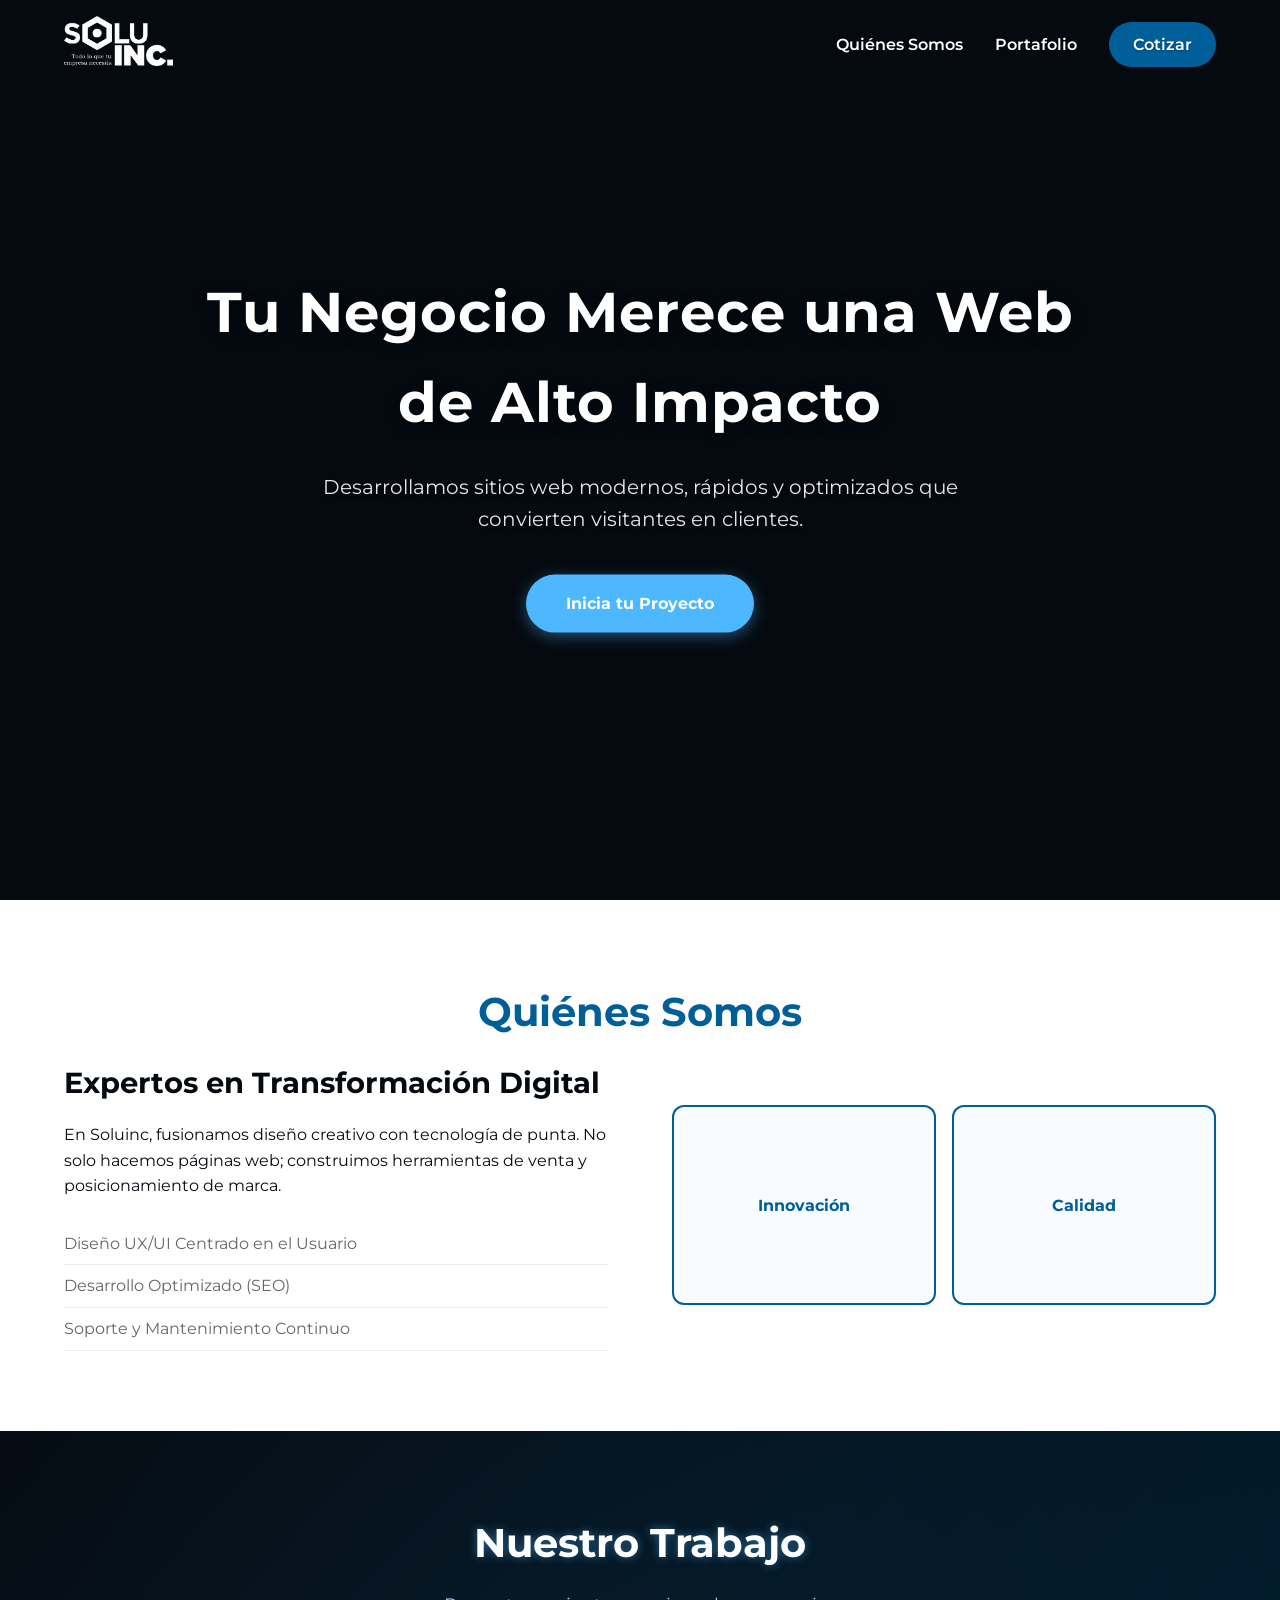
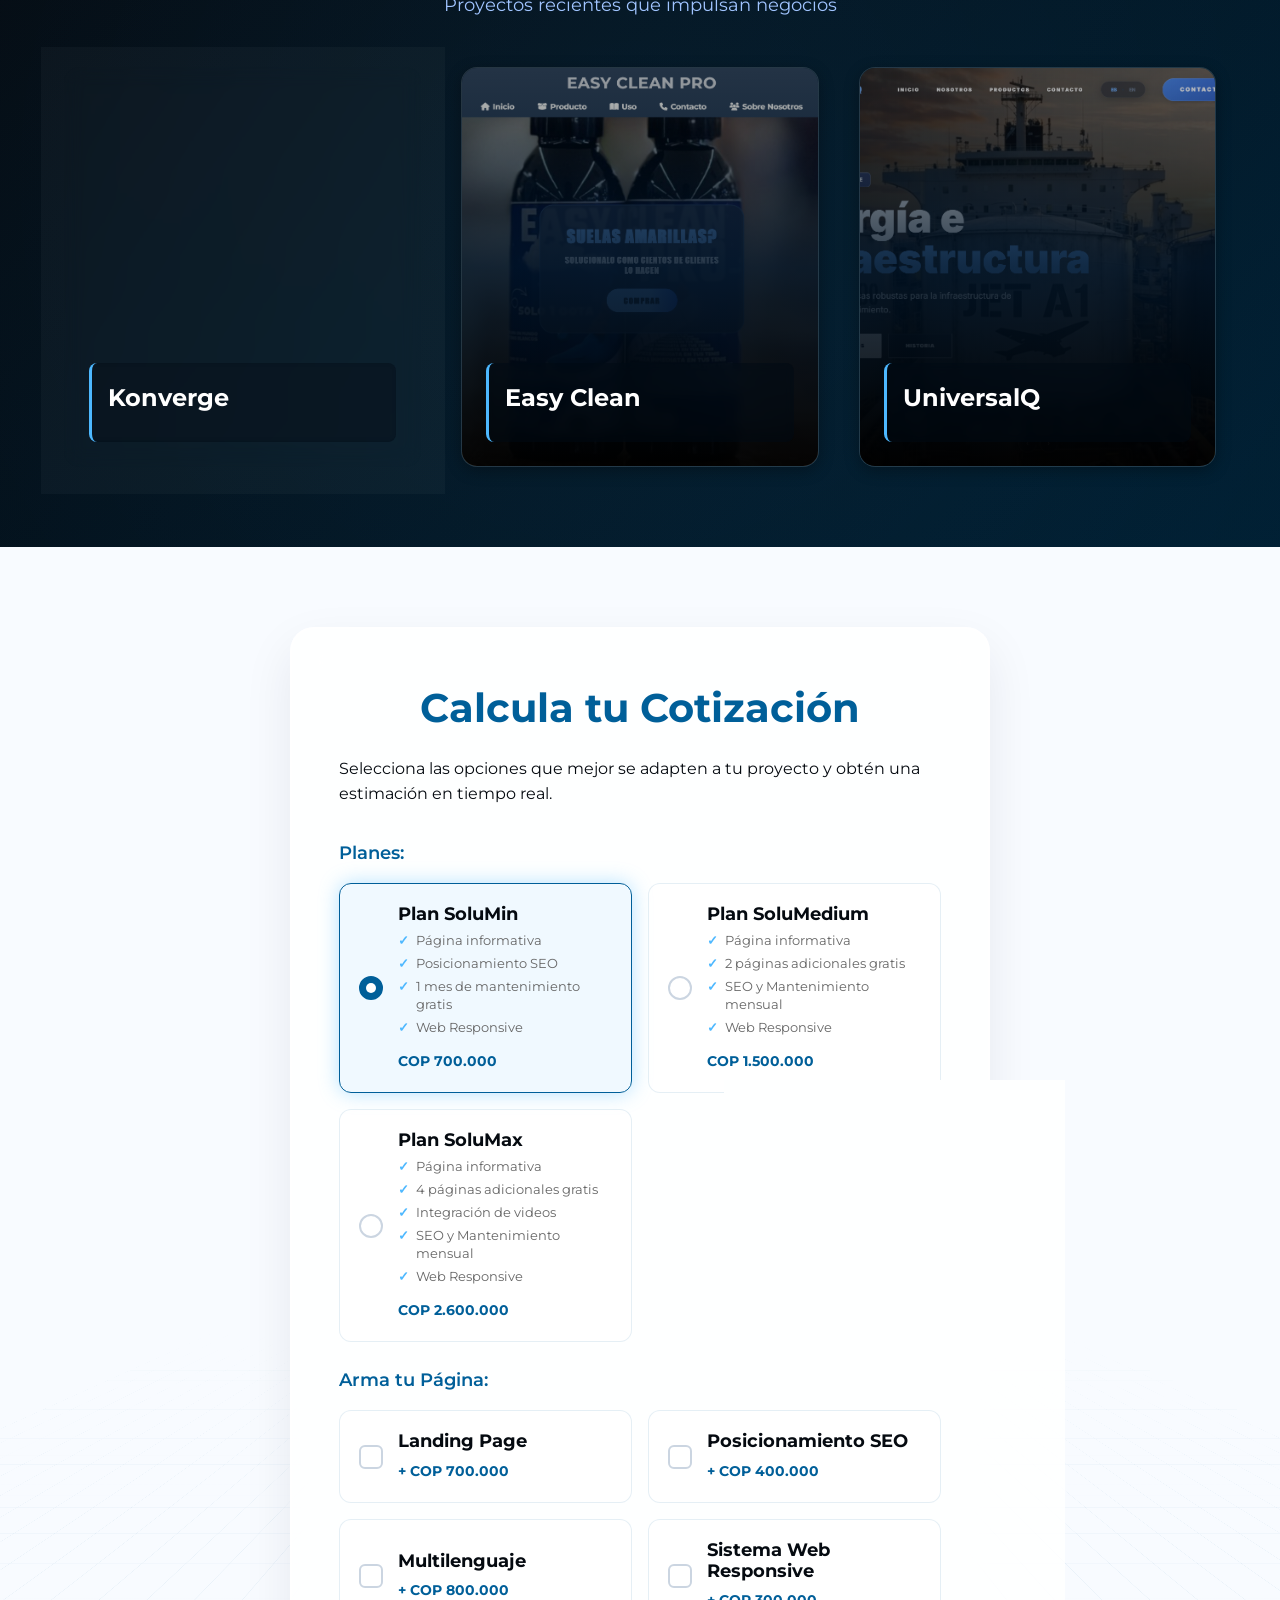
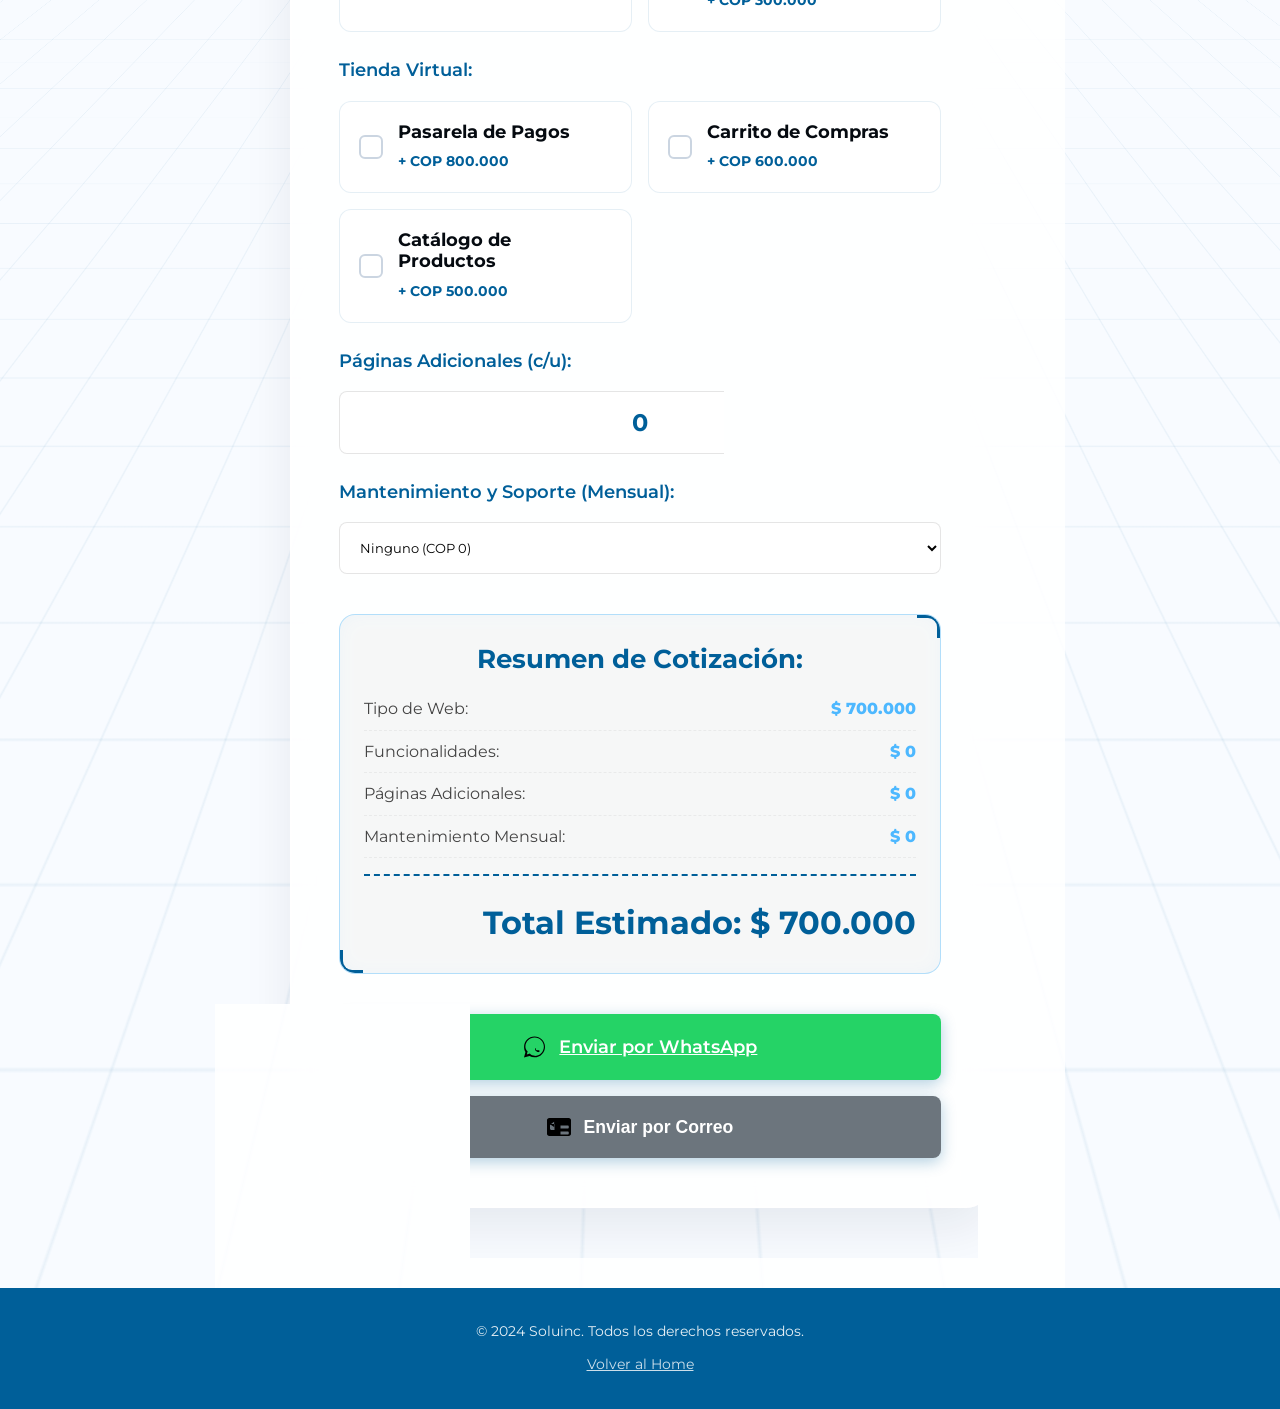
==== paginas web/index.html @ 81051c18 "Add files via upload" ====
<!DOCTYPE html>
<html lang="es">
<head>
    <meta charset="UTF-8">
    <meta name="viewport" content="width=device-width, initial-scale=1.0">
    <title>Diseño Web - Soluinc</title>
    <!-- Fuente Moderna -->
    <link href="https://fonts.googleapis.com/css2?family=Montserrat:wght@300;400;600;700&display=swap" rel="stylesheet">
    
    <!-- Estilos Modulares -->
    <link rel="stylesheet" href="global.css">
    <link rel="stylesheet" href="header.css">
    <link rel="stylesheet" href="about.css">
    <link rel="stylesheet" href="portfolio.css">
    <link rel="stylesheet" href="contact.css">
    <link rel="stylesheet" href="footer.css">
</head>
<body>
    
    <!-- HEADER & HERO -->
    <header class="header">
        <div class="nav-container" id="main-nav">
            <div class="logo">
                <a href="../index.html">
                    <!-- Enlace relativo a la imagen en la carpeta superior -->
                    <img src="../logo negro.png" alt="Soluinc Logo">
                </a>
            </div>
            <nav class="nav-menu">
                <a href="#about">Quiénes Somos</a>
                <a href="#portfolio">Portafolio</a>
                <a href="#contact" class="btn-cta">Cotizar</a>
            </nav>
        </div>
        
        <div class="hero-slider">
            <!-- Slides con imágenes de programación y tecnología -->
            <div class="slide" style="background-image: url('https://images.unsplash.com/photo-1461749280684-dccba630e2f6?auto=format&fit=crop&w=1920&q=80');"></div>
            <div class="slide" style="background-image: url('https://images.unsplash.com/photo-1498050108023-c5249f4df085?auto=format&fit=crop&w=1920&q=80');"></div>
            <div class="slide" style="background-image: url('https://images.unsplash.com/photo-1555066931-4365d14bab8c?auto=format&fit=crop&w=1920&q=80');"></div>

            <div class="hero-content">
                <h1>Tu Negocio Merece una Web de Alto Impacto</h1>
                <p>Desarrollamos sitios web modernos, rápidos y optimizados que convierten visitantes en clientes.</p>
                <a href="#contact" class="btn-hero">Inicia tu Proyecto</a>
            </div>
        </div>
    </header>

    <!-- QUIENES SOMOS -->
    <section id="about" class="section about-section">
        <div class="container">
            <h2 class="section-title">Quiénes Somos</h2>
            <div class="about-grid">
                <div class="about-text">
                    <h3>Expertos en Transformación Digital</h3>
                    <p>En Soluinc, fusionamos diseño creativo con tecnología de punta. No solo hacemos páginas web; construimos herramientas de venta y posicionamiento de marca.</p>
                    <ul class="features-list">
                        <li>Diseño UX/UI Centrado en el Usuario</li>
                        <li>Desarrollo Optimizado (SEO)</li>
                        <li>Soporte y Mantenimiento Continuo</li>
                    </ul>
                </div>
                <div class="about-visual">
                    <div class="visual-box">Innovación</div>
                    <div class="visual-box">Calidad</div>
                </div>
            </div>
        </div>
    </section>

    <!-- PORTAFOLIO -->
    <section id="portfolio" class="section portfolio-section">
        <!-- Capa de fondo dinámico -->
        <div class="portfolio-dynamic-bg"></div>
        <div class="container">
            <h2 class="section-title">Nuestro Trabajo</h2>
            <p class="section-subtitle">Proyectos recientes que impulsan negocios</p>
            <div class="portfolio-grid">
                
                <!-- Card 1 -->
                <a href="https://konverge.com.co/" class="project-card" data-bg="image.png">
                    <div class="card-image" style="background-image: url('image.png');"></div>
                    <div class="card-overlay">
                        <div class="card-description">
                            <h3>Konverge</h3>
                        </div>
                        <div class="tech-tags">
                            <span class="tech-tag">React</span>
                            <span class="tech-tag">Node.js</span>
                            <span class="tech-tag">Stripe</span>
                        </div>
                    </div>
                </a>

                <!-- Card 2 -->
                <a href="https://easy-clean.vercel.app/" class="project-card" data-bg="image2.png">
                    <div class="card-image" style="background-image: url('image2.png');"></div>
                    <div class="card-overlay">
                        <div class="card-description">
                            <h3>Easy Clean</h3>
                        </div>
                        <div class="tech-tags">
                            <span class="tech-tag">Vue.js</span>
                            <span class="tech-tag">D3.js</span>
                            <span class="tech-tag">Firebase</span>
                        </div>
                    </div>
                </a>

                <!-- Card 3 -->
                <a href="https://universal-q.vercel.app/" class="project-card" data-bg="image3.png">
                    <div class="card-image" style="background-image: url('image3.png');"></div>
                    <div class="card-overlay">
                        <div class="card-description">
                            <h3>UniversalQ</h3>
                        </div>
                        <div class="tech-tags">
                            <span class="tech-tag">Three.js</span>
                            <span class="tech-tag">WebGL</span>
                            <span class="tech-tag">GSAP</span>
                        </div>
                    </div>
                </a>

            </div>
        </div>
    </section>

    <!-- COTIZACION -->
    <section id="contact" class="section contact-section">
        <div class="container">
            <div class="contact-box">
                <h2 class="section-title">Calcula tu Cotización</h2>
                <p>Selecciona las opciones que mejor se adapten a tu proyecto y obtén una estimación en tiempo real.</p>
                
                <form class="quote-form" id="quoteForm">
                    <!-- Tipo de Página Web -->
                    <div class="input-group">
                        <label class="group-label">Planes:</label>
                        <div class="options-grid">
                            <label class="option-card">
                                <input type="radio" name="website_type" value="solumin" data-price="700000" checked>
                                <div class="indicator"></div>
                                <div class="opt-content">
                                    <span class="opt-title">Plan SoluMin</span>
                                    <ul class="opt-features">
                                        <li>Página informativa</li>
                                        <li>Posicionamiento SEO</li>
                                        <li>1 mes de mantenimiento gratis</li>
                                        <li>Web Responsive</li>
                                    </ul>
                                    <span class="opt-price">COP 700.000</span>
                                </div>
                            </label>
                            
                            <label class="option-card">
                                <input type="radio" name="website_type" value="solumedium" data-price="1500000">
                                <div class="indicator"></div>
                                <div class="opt-content">
                                    <span class="opt-title">Plan SoluMedium</span>
                                    <ul class="opt-features">
                                        <li>Página informativa</li>
                                        <li>2 páginas adicionales gratis</li>
                                        <li>SEO y Mantenimiento mensual</li>
                                        <li>Web Responsive</li>
                                    </ul>
                                    <span class="opt-price">COP 1.500.000</span>
                                </div>
                            </label>
                            
                            <label class="option-card">
                                <input type="radio" name="website_type" value="solumax" data-price="2600000">
                                <div class="indicator"></div>
                                <div class="opt-content">
                                    <span class="opt-title">Plan SoluMax</span>
                                    <ul class="opt-features">
                                        <li>Página informativa</li>
                                        <li>4 páginas adicionales gratis</li>
                                        <li>Integración de videos</li>
                                        <li>SEO y Mantenimiento mensual</li>
                                        <li>Web Responsive</li>
                                    </ul>
                                    <span class="opt-price">COP 2.600.000</span>
                                </div>
                            </label>
                        </div>
                    </div>

                    <!-- Arma tu Página -->
                    <div class="input-group">
                        <label class="group-label">Arma tu Página:</label>
                        <div class="options-grid">
                            <label class="option-card">
                                <input type="checkbox" name="features" value="landing" data-price="700000">
                                <div class="indicator"></div>
                                <div class="opt-content">
                                    <span class="opt-title">Landing Page</span>
                                    <span class="opt-price">+ COP 700.000</span>
                                </div>
                            </label>
                            
                            <label class="option-card">
                                <input type="checkbox" name="features" value="seo" data-price="400000">
                                <div class="indicator"></div>
                                <div class="opt-content">
                                    <span class="opt-title">Posicionamiento SEO</span>
                                    <span class="opt-price">+ COP 400.000</span>
                                </div>
                            </label>
                            
                            <label class="option-card">
                                <input type="checkbox" name="features" value="multilenguaje" data-price="800000">
                                <div class="indicator"></div>
                                <div class="opt-content">
                                    <span class="opt-title">Multilenguaje</span>
                                    <span class="opt-price">+ COP 800.000</span>
                                </div>
                            </label>
                            
                            <label class="option-card">
                                <input type="checkbox" name="features" value="responsive" data-price="300000">
                                <div class="indicator"></div>
                                <div class="opt-content">
                                    <span class="opt-title">Sistema Web Responsive</span>
                                    <span class="opt-price">+ COP 300.000</span>
                                </div>
                            </label>
                        </div>
                    </div>

                    <!-- Tienda Virtual -->
                    <div class="input-group">
                        <label class="group-label">Tienda Virtual:</label>
                        <div class="options-grid">
                            <label class="option-card">
                                <input type="checkbox" name="features" value="payment_gateway" data-price="800000">
                                <div class="indicator"></div>
                                <div class="opt-content">
                                    <span class="opt-title">Pasarela de Pagos</span>
                                    <span class="opt-price">+ COP 800.000</span>
                                </div>
                            </label>
                            
                            <label class="option-card">
                                <input type="checkbox" name="features" value="shopping_cart" data-price="600000">
                                <div class="indicator"></div>
                                <div class="opt-content">
                                    <span class="opt-title">Carrito de Compras</span>
                                    <span class="opt-price">+ COP 600.000</span>
                                </div>
                            </label>
                            
                            <label class="option-card">
                                <input type="checkbox" name="features" value="product_catalog" data-price="500000">
                                <div class="indicator"></div>
                                <div class="opt-content">
                                    <span class="opt-title">Catálogo de Productos</span>
                                    <span class="opt-price">+ COP 500.000</span>
                                </div>
                            </label>
                        </div>
                    </div>

                    <!-- Páginas Adicionales -->
                    <div class="input-group">
                        <label class="group-label" for="additional_pages">Páginas Adicionales (c/u):</label>
                        <input type="number" id="additional_pages" name="additional_pages" min="0" value="0" data-price="400000" class="page-counter-input">
                    </div>

                    <!-- Mantenimiento y Soporte -->
                    <div class="input-group">
                        <label class="group-label" for="maintenance_plan">Mantenimiento y Soporte (Mensual):</label>
                        <select id="maintenance_plan" name="maintenance">
                            <option value="0" data-price="0">Ninguno (COP 0)</option>
                            <option value="basico" data-price="100000">Básico (COP 100.000/mes)</option>
                            <option value="premium" data-price="250000">Premium (COP 250.000/mes)</option>
                        </select>
                    </div>

                    <!-- Display de la cotización -->
                    <div class="quote-summary">
                        <h3>Resumen de Cotización:</h3>
                        <p>Tipo de Web: <span id="basePriceDisplay">COP 0</span></p>
                        <p>Funcionalidades: <span id="featuresPriceDisplay">COP 0</span></p>
                        <p>Páginas Adicionales: <span id="additionalPagesPriceDisplay">COP 0</span></p>
                        <p>Mantenimiento Mensual: <span id="maintenancePriceDisplay">COP 0</span></p>
                        <div class="total-price">
                            <strong>Total Estimado: <span id="totalPriceDisplay">COP 0</span></strong>
                        </div>
                    </div>

                    <!-- Opciones de Envío -->
                    <div class="submission-options">
                        <a href="#" id="whatsappBtn" class="btn-submit btn-whatsapp" target="_blank">Enviar por WhatsApp</a>
                        <button type="button" id="emailBtn" class="btn-submit btn-email"><span>Enviar por Correo</span></button>
                    </div>

                    <!-- Campos Ocultos para Correo -->
                    <div class="email-form-fields" id="emailFormFields">
                        <p class="form-intro-text">Completa tus datos para finalizar la solicitud:</p>
                        <div class="input-group">
                            <input type="text" name="nombre" placeholder="Nombre Completo" required>
                        </div>
                        <div class="input-group">
                            <input type="email" name="correo" placeholder="Correo Electrónico" required>
                        </div>
                        <div class="input-group">
                            <textarea name="mensaje" rows="4" placeholder="¿Algún detalle adicional?"></textarea>
                        </div>
                        <button type="submit" class="btn-submit">Confirmar Envío</button>
                    </div>
                </form>
            </div>
        </div>
    </section>

    <!-- FOOTER -->
    <footer class="main-footer">
        <div class="footer-content">
            <p>&copy; 2024 Soluinc. Todos los derechos reservados.</p>
            <div class="footer-links">
                <a href="../index.html">Volver al Home</a>
            </div>
        </div>
    </footer>

    <script>
        // Animación del Header al hacer scroll
        const nav = document.getElementById('main-nav');
        window.addEventListener('scroll', () => {
            // Añade la clase 'scrolled' cuando el scroll es mayor a 50px
            if (window.scrollY > 50) {
                nav.classList.add('scrolled');
            } else {
                nav.classList.remove('scrolled');
            }
        });

        // Lógica para el fondo dinámico del Portafolio (Toque Soluinc)
        const portfolioSection = document.querySelector('.portfolio-section');
        const dynamicBg = document.querySelector('.portfolio-dynamic-bg');
        const projectCards = document.querySelectorAll('.project-card');

        projectCards.forEach(card => {
            card.addEventListener('mouseenter', function() {
                const bgImage = this.getAttribute('data-bg');
                
                // Cambiar imagen y activar estado visible
                dynamicBg.style.backgroundImage = `url('${bgImage}')`;
                dynamicBg.classList.add('active');
                portfolioSection.classList.add('card-hovered');
            });

            card.addEventListener('mouseleave', function() {
                // Volver al estado original
                dynamicBg.classList.remove('active');
                portfolioSection.classList.remove('card-hovered');
            });
        });

        // Animación de scroll suave para todos los anclajes
        document.querySelectorAll('a[href^="#"]').forEach(anchor => {
            anchor.addEventListener('click', function (e) {
                const targetId = this.getAttribute('href');
                // Solo actuar si es un anclaje interno válido (ej: #contact) y no solo #
                if (targetId.startsWith('#') && targetId.length > 1) {
                    const targetElement = document.querySelector(targetId);
                    // Si el elemento de destino existe en la página, realizar el scroll suave
                    if (targetElement) {
                        e.preventDefault();
                        targetElement.scrollIntoView({
                            behavior: 'smooth'
                        });
                    }
                }
            });
        });

        // Enlazar el script de cotización
    </script>
    <script src="quote.js"></script>

</body>
</html>
---- paginas web/global.css ----
:root {
    --primary-blue: #005f99;
    --secondary-blue: #4db8ff;
    --dark-text: #050a10;
    --light-bg: #f8fbff;
    --white: #ffffff;
    --gray: #666;
    --font-main: 'Montserrat', sans-serif;
}

* {
    margin: 0;
    padding: 0;
    box-sizing: border-box;
}

body {
    font-family: var(--font-main);
    background-color: var(--light-bg);
    color: var(--dark-text);
    line-height: 1.6;
}

.container {
    width: 90%;
    max-width: 1200px;
    margin: 0 auto;
}

.section {
    padding: 80px 0;
}

.section-title {
    font-size: 2.5rem;
    color: var(--primary-blue);
    margin-bottom: 1rem;
    text-align: center;
    font-weight: 700;
}

.section-subtitle {
    text-align: center;
    color: var(--gray);
    margin-bottom: 3rem;
    font-size: 1.1rem;
}
---- paginas web/header.css ----
.header {
    /* El header ya no necesita fondo, solo es un contenedor */
    position: relative;
}

.nav-container {
    position: fixed; /* Cambiado de sticky a fixed para que flote siempre */
    top: 0;
    left: 0;
    width: 100%;
    display: flex;
    justify-content: space-between;
    align-items: center;
    padding: 1rem 5%;
    background: transparent; /* Fondo transparente por defecto */
    z-index: 100;
    transition: background-color 0.4s ease, box-shadow 0.4s ease;
}

/* Estilo del header cuando se hace scroll */
.nav-container.scrolled {
    background: var(--white);
    box-shadow: 0 2px 15px rgba(0, 0, 0, 0.08);
}

.logo img {
    height: 50px;
    width: auto;
    /* Hacemos el logo negro -> blanco para que contraste con el hero */
    filter: brightness(0) invert(1);
    transition: filter 0.4s ease;
}

.nav-menu {
    display: flex;
    align-items: center;
    gap: 2rem;
}

.nav-menu a {
    text-decoration: none;
    color: var(--white); /* Color blanco por defecto */
    font-weight: 600;
    transition: color 0.3s ease;
    text-shadow: 0 1px 3px rgba(0,0,0,0.3); /* Sombra para legibilidad */
}

.nav-menu a:hover {
    color: var(--secondary-blue); /* Resaltado en azul claro sobre el hero */
}

/* --- Estilos de los elementos cuando el header tiene scroll --- */
.nav-container.scrolled .logo img {
    filter: none; /* Vuelve al logo original (negro) */
}

.nav-container.scrolled .nav-menu a {
    color: var(--dark-text);
    text-shadow: none;
}

.nav-container.scrolled .nav-menu a:hover {
    color: var(--primary-blue); /* Hover normal sobre fondo blanco */
}

.btn-cta {
    background-color: var(--primary-blue);
    color: var(--white) !important;
    padding: 0.6rem 1.5rem;
    border-radius: 50px;
    transition: background-color 0.3s ease;
}

.btn-cta:hover {
    background-color: #004470;
}

.hero-slider {
    position: relative;
    height: 100vh; /* Cubre toda la pantalla */
    min-height: 600px;
    width: 100%;
    overflow: hidden;
    background-color: #050a10;
}

.slide {
    position: absolute;
    top: 0;
    left: 0;
    width: 100%;
    height: 100%;
    background-size: cover;
    background-position: center;
    opacity: 0;
    animation: zoomFade 18s infinite; /* Animación de ciclo */
}

/* Overlay oscuro para mejorar legibilidad del texto */
.slide::after {
    content: '';
    position: absolute;
    top: 0;
    left: 0;
    width: 100%;
    height: 100%;
    background: rgba(0, 20, 40, 0.65);
}

/* Retrasos para crear el loop infinito de 3 imágenes */
.slide:nth-child(1) { animation-delay: 0s; }
.slide:nth-child(2) { animation-delay: 6s; }
.slide:nth-child(3) { animation-delay: 12s; }

.hero-content {
    position: absolute;
    top: 50%;
    left: 50%;
    transform: translate(-50%, -50%);
    text-align: center;
    z-index: 10;
    width: 90%;
    max-width: 900px;
}

.hero-content h1 {
    font-size: 3.5rem;
    color: var(--white);
    margin-bottom: 1.5rem;
    font-weight: 700; /* Texto más audaz */
    letter-spacing: 1px; /* Espaciado ligero para elegancia */
    text-shadow: 0 4px 15px rgba(0,0,0,0.3);
}

.hero-content p {
    font-size: 1.25rem;
    color: #e6e6e6;
    max-width: 700px;
    margin: 0 auto 2.5rem;
    text-shadow: 0 2px 5px rgba(0,0,0,0.3);
}

.btn-hero {
    display: inline-block;
    text-decoration: none;
    background-color: var(--secondary-blue);
    color: var(--white);
    padding: 1rem 2.5rem;
    border-radius: 50px;
    font-weight: 700;
    box-shadow: 0 4px 15px rgba(77, 184, 255, 0.4);
    transition: transform 0.3s ease, box-shadow 0.3s ease;
    animation: pulse-glow 2.5s infinite ease-in-out; /* Animación de pulso */
}

.btn-hero:hover {
    transform: translateY(-2px);
    animation-play-state: paused; /* Pausar el pulso en hover */
    box-shadow: 0 8px 25px rgba(77, 184, 255, 0.6);
}

/* Animación Keyframes: Entrada (Fade in), Zoom suave, Salida (Fade out) */
@keyframes zoomFade {
    0% {
        opacity: 0;
        transform: scale(1);
    }
    10% { opacity: 1; }
    33.33% { opacity: 1; } /* Se mantiene visible 1/3 del tiempo total */
    43.33% { 
        opacity: 0;
        transform: scale(1.15); /* Zoom in al salir */
    }
    100% { opacity: 0; }
}

/* Animación para el botón del hero */
@keyframes pulse-glow {
    0% {
        box-shadow: 0 4px 15px rgba(77, 184, 255, 0.4);
    }
    50% {
        box-shadow: 0 6px 25px rgba(77, 184, 255, 0.7);
    }
    100% {
        box-shadow: 0 4px 15px rgba(77, 184, 255, 0.4);
    }
}
---- paginas web/about.css ----
.about-section {
    background-color: var(--white);
}

.about-grid {
    display: grid;
    grid-template-columns: 1fr 1fr;
    gap: 4rem;
    align-items: center;
}

.about-text h3 {
    font-size: 1.8rem;
    margin-bottom: 1rem;
    color: var(--dark-text);
}

.features-list {
    list-style: none;
    margin-top: 1.5rem;
}

.features-list li {
    padding: 0.5rem 0;
    border-bottom: 1px solid #eee;
    color: var(--gray);
}

.about-visual {
    display: flex;
    gap: 1rem;
}

.visual-box {
    flex: 1;
    height: 200px;
    background: var(--light-bg);
    border: 2px solid var(--primary-blue);
    display: flex;
    align-items: center;
    justify-content: center;
    font-weight: 700;
    color: var(--primary-blue);
    border-radius: 12px;
}
---- paginas web/portfolio.css ----
.portfolio-section {
    /* Fondo oscuro para resaltar el efecto futurista/neón */
    background: linear-gradient(135deg, #050a10 0%, #001f33 100%);
    color: var(--white);
    overflow: hidden; /* Para contener efectos de resplandor */
    position: relative;
}

/* Fondo dinámico que cambia con JS */
.portfolio-dynamic-bg {
    position: absolute;
    top: 0;
    left: 0;
    width: 100%;
    height: 100%;
    background-size: cover;
    background-position: center;
    opacity: 0;
    transition: opacity 1.2s ease-in-out, transform 8s linear; /* Transición más lenta y sutil */
    z-index: 0;
    /* Filtro Soluinc: Mezcla la imagen con el azul corporativo */
    filter: grayscale(100%) sepia(100%) hue-rotate(170deg) saturate(2) brightness(0.5); /* Filtro menos intenso */
    transform: scale(1);
}

.portfolio-dynamic-bg.active {
    opacity: 0.3; /* Opacidad reducida para un efecto más sutil */
    transform: scale(1.08); /* Zoom suave un poco más pronunciado para compensar la opacidad */
}

/* Asegurar que el contenido esté encima del fondo dinámico */
.portfolio-section .container {
    position: relative;
    z-index: 2;
}

/* Decoración de fondo sutil */
.portfolio-section::before {
    content: '';
    position: absolute;
    top: -50%;
    left: -50%;
    width: 200%;
    height: 200%;
    background: radial-gradient(circle, rgba(77, 184, 255, 0.05) 0%, transparent 60%);
    z-index: 0;
    pointer-events: none;
}

.portfolio-section .section-title {
    color: var(--white);
    text-shadow: 0 0 10px rgba(77, 184, 255, 0.5);
}

.portfolio-section .section-subtitle {
    color: #a0c4ff;
}

.portfolio-grid {
    display: grid;
    grid-template-columns: repeat(auto-fit, minmax(300px, 1fr));
    gap: 2.5rem;
    position: relative;
    z-index: 1;
}

.project-card {
    position: relative;
    display: block; /* Para que el enlace cubra todo */
    text-decoration: none;
    background: rgba(255, 255, 255, 0.03);
    border: 1px solid rgba(255, 255, 255, 0.1);
    border-radius: 16px;
    overflow: hidden;
    transition: all 0.4s cubic-bezier(0.175, 0.885, 0.32, 1.275);
    backdrop-filter: blur(10px);
    height: 400px; /* Altura fija para uniformidad */
    box-shadow: 0 4px 15px rgba(0,0,0,0.3);
}

/* Efecto de Escáner Soluinc */
.project-card::after {
    content: '';
    position: absolute;
    top: -100%;
    left: 0;
    width: 100%;
    height: 40%;
    background: linear-gradient(to bottom, transparent, rgba(77, 184, 255, 0.4), transparent);
    z-index: 3;
    transition: none;
    pointer-events: none;
}

.project-card:hover::after {
    top: 100%;
    transition: top 1s ease-in-out;
}

.project-card:hover {
    transform: translateY(-10px) scale(1.02);
    border-color: var(--secondary-blue);
    box-shadow: 0 15px 30px rgba(0, 95, 153, 0.3), 
                0 0 15px rgba(77, 184, 255, 0.4); /* Resplandor neón */
}

.card-image {
    width: 100%;
    height: 100%;
    background-size: cover;
    background-position: center;
    transition: transform 0.8s ease;
    filter: brightness(0.8) grayscale(20%);
}

.project-card:hover .card-image {
    transform: scale(1.15);
    filter: brightness(1) grayscale(0%);
}

/* Overlay con información que desliza hacia arriba */
.card-overlay {
    position: absolute;
    bottom: 0;
    left: 0;
    width: 100%;
    background: linear-gradient(to top, rgba(0, 0, 0, 0.95), rgba(0, 20, 40, 0.8), transparent);
    padding: 2rem 1.5rem 1.5rem;
    transform: translateY(0); /* Ahora visible por defecto para que no se corte el título */
    transition: transform 0.4s ease;
    display: flex;
    flex-direction: column;
    justify-content: flex-end;
    height: 100%;
}

.project-card:hover .card-overlay {
    /* El transform ya no es necesario aquí */
}

.card-overlay h3 {
    color: var(--white);
    font-size: 1.5rem;
    margin-bottom: 0.5rem;
    font-weight: 700;
}

.card-description {
    background: rgba(0, 10, 20, 0.5);
    padding: 1rem;
    border-radius: 8px;
    border-left: 3px solid var(--secondary-blue);
    margin-bottom: 0; /* Sin margen inferior inicial para que pegue con las tags ocultas */
    backdrop-filter: blur(4px);
}

.card-overlay p {
    color: #d1e8ff;
    font-size: 0.95rem;
    opacity: 0.8;
    /* Reset styles, now handled by parent */
    margin: 0;
    padding: 0;
    border: none;
}

.tech-tags {
    display: flex;
    gap: 0.5rem;
    flex-wrap: wrap;
    opacity: 0;
    max-height: 0; /* Colapsado inicialmente */
    margin-top: 0;
    transform: translateY(10px);
    transition: all 0.4s ease 0.1s; /* Retraso para efecto cascada */
}

.project-card:hover .tech-tags {
    opacity: 1;
    max-height: 100px; /* Se expande al hacer hover */
    margin-top: 1rem;
    transform: translateY(0);
}

.tech-tag {
    background: rgba(77, 184, 255, 0.15);
    color: var(--secondary-blue);
    padding: 0.3rem 0.8rem;
    border-radius: 50px;
    font-size: 0.75rem;
    border: 1px solid rgba(77, 184, 255, 0.3);
    font-weight: 600;
    text-transform: uppercase;
    letter-spacing: 0.5px;
}
---- paginas web/contact.css ----
.contact-section {
    position: relative;
    background-color: #f8fbff;
    overflow: hidden; /* Necesario para los efectos de fondo */
    perspective: 1000px;
}

/* --- Fondo Grid Futurista 3D --- */
.contact-section::before {
    content: '';
    position: absolute;
    top: -50%;
    left: -50%;
    width: 200%;
    height: 200%;
    background-image: 
        linear-gradient(rgba(0, 95, 153, 0.06) 1px, transparent 1px),
        linear-gradient(90deg, rgba(0, 95, 153, 0.06) 1px, transparent 1px);
    background-size: 60px 60px;
    transform: rotateX(60deg);
    animation: cyberGrid 3s linear infinite; /* Más rápido para efecto de velocidad */
    z-index: 0;
    pointer-events: none;
    /* Efecto de desvanecimiento en el horizonte para mayor profundidad */
    mask-image: linear-gradient(to top, black 60%, transparent 100%);
    -webkit-mask-image: linear-gradient(to top, black 60%, transparent 100%);
}

@keyframes cyberGrid {
    0% { background-position: 0 0; }
    100% { background-position: 0 60px; } /* Mueve la textura hacia el usuario */
}

.contact-box {
    position: relative;
    z-index: 1;
    max-width: 700px; /* Un poco más ancho para el look dashboard */
    margin: 0 auto;
    background: rgba(255, 255, 255, 0.85);
    backdrop-filter: blur(20px); /* Efecto cristal esmerilado */
    border: 1px solid rgba(255, 255, 255, 0.6);
    border-radius: 24px;
    padding: 3rem;
    box-shadow: 
        0 20px 50px rgba(0, 31, 51, 0.08),
        0 0 0 1px rgba(255, 255, 255, 0.5) inset;
    transition: transform 0.3s ease;
}

.quote-form {
    margin-top: 2rem;
    text-align: left;
}

.input-group {
    margin-bottom: 1.5rem;
}

/* --- Estilos para las tarjetas de opciones --- */
.group-label {
    display: block;
    margin-bottom: 1rem;
    font-weight: 600;
    color: var(--primary-blue);
    text-align: left;
    font-size: 1.1rem;
}

.options-grid {
    display: grid;
    grid-template-columns: repeat(auto-fit, minmax(250px, 1fr));
    gap: 1rem;
}

.option-card {
    position: relative;
    display: flex;
    align-items: center;
    padding: 1.2rem;
    background: rgba(255, 255, 255, 0.7);
    border: 1px solid rgba(0, 95, 153, 0.1);
    border-radius: 12px;
    cursor: pointer;
    transition: all 0.4s cubic-bezier(0.175, 0.885, 0.32, 1.275);
    overflow: hidden;
}

.option-card:hover {
    transform: translateY(-5px) scale(1.02);
    background: #fff;
    box-shadow: 0 10px 25px rgba(77, 184, 255, 0.25);
    border-color: var(--secondary-blue);
}

/* Efecto de brillo al pasar el mouse */
.option-card::before {
    content: '';
    position: absolute;
    top: 0; left: 0; width: 100%; height: 100%;
    background: linear-gradient(120deg, transparent, rgba(255,255,255,0.6), transparent);
    transform: translateX(-100%);
    transition: 0.6s;
}

.option-card:hover::before {
    transform: translateX(100%);
}

.option-card input {
    position: absolute;
    opacity: 0;
    width: 0;
    height: 0;
}

/* --- Estilo y Animación para la opción SELECCIONADA --- */
.option-card.selected {
    /* La animación de contorno brillante que solicitaste */
    background: rgba(240, 249, 255, 0.95);
    border-color: var(--primary-blue);
    box-shadow: 0 0 20px rgba(77, 184, 255, 0.4);
    animation: neonPulse 2s infinite ease-in-out;
}

.indicator {
    width: 24px;
    height: 24px;
    border: 2px solid #cbd5e1;
    border-radius: 50%;
    margin-right: 15px;
    display: flex;
    justify-content: center;
    align-items: center;
    transition: all 0.3s ease;
    flex-shrink: 0;
    background-color: #fff;
}

.option-card input[type="checkbox"] ~ .indicator {
    border-radius: 6px;
}

.option-card.selected .indicator {
    border-color: var(--primary-blue);
    background-color: var(--primary-blue);
}

/* Checkmark/Dot para el indicador */
.indicator::after {
    content: '';
    opacity: 0;
    transform: scale(0);
    transition: all 0.2s ease-in-out;
}

.option-card input[type="radio"] ~ .indicator::after {
    width: 10px;
    height: 10px;
    background: white;
    border-radius: 50%;
}

.option-card input[type="checkbox"] ~ .indicator::after {
    width: 6px;
    height: 10px;
    border: solid white;
    border-width: 0 2px 2px 0;
    background: transparent;
    transform: rotate(45deg) scale(0);
}

.option-card.selected .indicator::after {
    opacity: 1;
    transform: scale(1);
}

.option-card.selected input[type="checkbox"] ~ .indicator::after {
    transform: rotate(45deg) scale(1);
}

.opt-content {
    display: flex;
    flex-direction: column;
}

.opt-title { font-weight: 700; color: var(--dark-text); line-height: 1.2; font-size: 1.1rem; }

.opt-features {
    list-style: none;
    padding-left: 0;
    font-size: 0.8rem;
    color: var(--gray);
    line-height: 1.4;
    margin-top: 8px;
    flex-grow: 1; /* Ocupa el espacio disponible para alinear precios */
}

.opt-features li {
    position: relative;
    padding-left: 1.4em;
    margin-bottom: 5px;
}

.opt-features li::before {
    content: '✓';
    position: absolute;
    left: 0;
    color: var(--secondary-blue);
    font-weight: 900;
}

.opt-price { font-size: 0.9rem; color: var(--primary-blue); font-weight: 700; margin-top: 8px; }
/* --- Fin de estilos para tarjetas --- */

.input-group input,
.input-group select,
.input-group textarea {
    width: 100%;
    padding: 1rem;
    border: 1px solid rgba(0, 0, 0, 0.1);
    background: rgba(255, 255, 255, 0.5);
    border-radius: 8px;
    font-family: var(--font-main);
    transition: all 0.3s ease;
}

#maintenance_plan:focus,
.input-group input:focus,
.input-group textarea:focus {
    outline: none;
    background: #fff;
    border-color: var(--primary-blue);
    box-shadow: 0 0 15px rgba(77, 184, 255, 0.3);
}

/* Estilo específico para el contador de páginas */
.page-counter-input {
    text-align: center;
    font-size: 1.5rem;
    font-weight: 700;
    color: var(--primary-blue);
}
/* Ocultar flechas por defecto en Chrome, Safari, Edge, Opera */
.page-counter-input::-webkit-outer-spin-button,
.page-counter-input::-webkit-inner-spin-button {
  -webkit-appearance: none;
  margin: 0;
}

.quote-summary {
    background: rgba(5, 10, 16, 0.03); /* Fondo técnico oscuro muy sutil */
    border: 1px solid rgba(77, 184, 255, 0.4);
    border-radius: 16px;
    padding: 1.5rem;
    margin-top: 2.5rem;
    margin-bottom: 2.5rem; /* Added margin-bottom */
    text-align: left;
    position: relative;
    overflow: hidden;
    box-shadow: inset 0 0 20px rgba(77, 184, 255, 0.05);
}

/* Esquinas "Tech" para el resumen */
.quote-summary::after {
    content: '';
    position: absolute;
    top: 0; right: 0;
    width: 20px; height: 20px;
    border-top: 3px solid var(--primary-blue);
    border-right: 3px solid var(--primary-blue);
    border-top-right-radius: 12px;
}

.quote-summary::before {
    content: '';
    position: absolute;
    bottom: 0; left: 0;
    width: 20px; height: 20px;
    border-bottom: 3px solid var(--primary-blue);
    border-left: 3px solid var(--primary-blue);
    border-bottom-left-radius: 12px;
}

.quote-summary h3 {
    color: var(--primary-blue);
    font-size: 1.6rem;
    margin-bottom: 1rem;
    text-align: center;
}

.quote-summary p {
    margin-bottom: 0.5rem;
    color: #444;
    font-size: 1rem;
    display: flex;
    justify-content: space-between;
    border-bottom: 1px dashed rgba(0,0,0,0.05);
    padding-bottom: 8px;
}

.quote-summary p span {
    font-weight: 700;
    color: var(--dark-text);
    transition: color 0.3s ease;
}

.quote-summary p span.price-update {
    color: var(--secondary-blue);
    animation: glitchText 0.3s ease-out;
    font-weight: 800;
}

.quote-summary .total-price {
    border-top: 2px dashed var(--primary-blue);
    padding-top: 1rem;
    margin-top: 1rem;
    text-align: right;
    font-size: 1.2rem;
}

.quote-summary .total-price strong {
    font-size: 2rem;
    color: var(--primary-blue);
    display: block;
    margin-top: 5px;
}

.form-intro-text {
    text-align: center;
    color: var(--gray);
    margin-bottom: 1.5rem;
    font-size: 1.1rem;
    font-weight: 600;
}

/* Existing btn-submit styles */
.btn-submit {
    width: 100%;
    background-color: var(--primary-blue);
    color: var(--white);
    border: none;
    padding: 1.2rem;
    border-radius: 8px;
    font-size: 1.1rem;
    font-weight: 600;
    cursor: pointer;
    transition: all 0.3s cubic-bezier(0.25, 0.8, 0.25, 1);
    box-shadow: 0 4px 15px rgba(0, 95, 153, 0.3);
}

.btn-submit:hover {
    background-color: #004470;
    transform: translateY(-2px);
    box-shadow: 0 8px 20px rgba(0, 95, 153, 0.4);
}

/* --- Opciones de Envío --- */
.submission-options {
    display: flex;
    gap: 1rem;
    justify-content: center;
    margin-top: 2.5rem;
    flex-wrap: wrap;
}

.btn-whatsapp, .btn-email {
    display: flex;
    align-items: center;
    justify-content: center;
    gap: 0.8rem;
}

.btn-whatsapp {
    background-color: #25D366;
}
.btn-whatsapp:hover {
    background-color: #1DA851;
}

.btn-email {
    background-color: #6c757d;
}
.btn-email:hover {
    background-color: #5a6268;
}

.btn-whatsapp::before, .btn-email::before {
    content: '';
    display: inline-block;
    width: 24px;
    height: 24px;
    background-size: contain;
    background-repeat: no-repeat;
    background-position: center;
    filter: invert(1);
}

.btn-whatsapp::before {
    background-image: url("data:image/svg+xml,%3Csvg xmlns='http://www.w3.org/2000/svg' viewBox='0 0 448 512'%3E%3Cpath d='M380.9 97.1C339 55.1 283.2 32 223.9 32c-122.4 0-222 99.6-222 222 0 39.1 10.2 77.3 29.6 111L0 480l117.7-30.9c32.4 17.7 68.9 27 106.1 27h.1c122.3 0 224.1-99.6 224.1-222 0-59.3-25.2-115-67.1-157zM223.9 439.7c-33.8 0-66.3-13.1-90.4-36.4l-6.4-6.4-67.1 17.6 17.9-65.6-7.1-6.7c-25.5-24.2-40.9-57.1-40.9-92.6 0-108.8 88.2-197 197-197s197 88.2 197 197-88.2 197-197 197zm87.3-113.7c-2.2-1.1-13.3-6.6-15.3-7.3-2.1-.7-3.6-.7-5.1.7-1.5 1.5-5.8 7.3-7.1 8.8-1.3 1.5-2.6 1.6-4.8.5-2.2-1.1-9.3-3.4-17.6-10.8-6.5-5.6-10.8-12.5-12.1-14.8-1.3-2.3-.1-3.5.9-4.6 1-1.1 2.2-2.6 3.3-3.9.4-.4.8-.8 1.1-1.3.3-.5.2-1 .0-1.6-.2-.7-2.2-5.3-3-7.3-.8-2-1.7-1.7-2.3-1.7h-2.1c-1.5 0-3.8.5-5.8 2.5-2 2-7.6 7.5-7.6 18.2s7.8 21.1 8.8 22.6c1.1 1.5 15.3 23.4 37.5 33 5.5 2.4 9.8 3.8 13.1 4.9 6.9 2.3 13.1 1.9 18.1 1.2 5.5-.8 16.7-6.8 19-13.3 2.4-6.5 2.4-12 1.6-13.3-.6-1.2-1-2.5-1.2-3.8-.2-1.3-.2-2.6 0-3.9z' fill='%23ffffff'/%3E%3C/svg%3E");
}

.btn-email::before {
    background-image: url("data:image/svg+xml,%3Csvg xmlns='http://www.w3.org/2000/svg' viewBox='0 0 512 512'%3E%3Cpath d='M48 64C21.5 64 0 85.5 0 112v288c0 26.5 21.5 48 48 48h416c26.5 0 48-21.5 48-48V112c0-26.5-21.5-48-48-48H48zM152 256l-80-56 80-56v112zM160 320H96c-17.7 0-32-14.3-32-32V224c0-17.7 14.3-32 32-32h64v128zm128-96h160c8.8 0 16 7.2 16 16v32c0 8.8-7.2 16-16 16H288v-64zm0 128h160c8.8 0 16 7.2 16 16v32c0 8.8-7.2 16-16 16H288v-64z' fill='%23ffffff'/%3E%3C/svg%3E");
}

/* --- Formulario de Correo Oculto --- */
.email-form-fields {
    max-height: 0;
    overflow: hidden;
    opacity: 0;
    transition: max-height 0.7s ease-in-out, opacity 0.5s ease-in-out 0.2s, margin-top 0.7s ease-in-out, padding-top 0.7s ease-in-out;
    margin-top: 0;
    padding-top: 0;
    border-top: 1px dashed transparent;
}

.email-form-fields.visible {
    max-height: 1000px; /* Suficientemente grande */
    opacity: 1;
    margin-top: 2.5rem;
    padding-top: 2.5rem;
    border-top-color: rgba(0, 95, 153, 0.3);
}

/* --- Keyframe Animations --- */

/* Pulso Neón para selección */
@keyframes neonPulse {
    0% { box-shadow: 0 0 5px rgba(77, 184, 255, 0.4); border-color: var(--primary-blue); }
    50% { box-shadow: 0 0 20px rgba(77, 184, 255, 0.7), inset 0 0 10px rgba(77, 184, 255, 0.1); border-color: var(--secondary-blue); }
    100% { box-shadow: 0 0 5px rgba(77, 184, 255, 0.4); border-color: var(--primary-blue); }
}

/* Efecto Glitch simple para números */
@keyframes glitchText {
    0% { transform: scale(1); opacity: 1; }
    20% { transform: scale(1.1) skewX(-10deg); color: #ff0055; opacity: 0.8; }
    40% { transform: scale(1.1) skewX(10deg); color: var(--secondary-blue); opacity: 1; }
    60% { transform: scale(1.05); }
    100% { transform: scale(1); }
}

/* Animaciones de entrada escalonada para el formulario */
.quote-form > .input-group { opacity: 0; animation: slideInUp 0.6s ease forwards; }
.quote-form > .input-group:nth-child(1) { animation-delay: 0.1s; }
.quote-form > .input-group:nth-child(2) { animation-delay: 0.2s; }
.quote-form > .input-group:nth-child(3) { animation-delay: 0.3s; }
.quote-form > .input-group:nth-child(4) { animation-delay: 0.4s; }
.quote-form > .input-group:nth-child(5) { animation-delay: 0.5s; }
.quote-form > .quote-summary { animation-delay: 0.6s; opacity: 0; animation: slideInUp 0.6s ease forwards; }
.quote-form > .submission-options { animation-delay: 0.7s; opacity: 0; animation: slideInUp 0.6s ease forwards; }

@keyframes slideInUp {
    from { opacity: 0; transform: translateY(20px); }
    to { opacity: 1; transform: translateY(0); }
}
---- paginas web/footer.css ----
.main-footer {
    background-color: var(--primary-blue);
    color: var(--white);
    padding: 2rem 0;
    text-align: center;
}

.footer-content p {
    margin-bottom: 0.5rem;
    font-size: 0.9rem;
    opacity: 0.9;
}

.footer-links a {
    color: var(--white);
    text-decoration: underline;
    font-size: 0.9rem;
    opacity: 0.8;
}

.footer-links a:hover {
    opacity: 1;
}
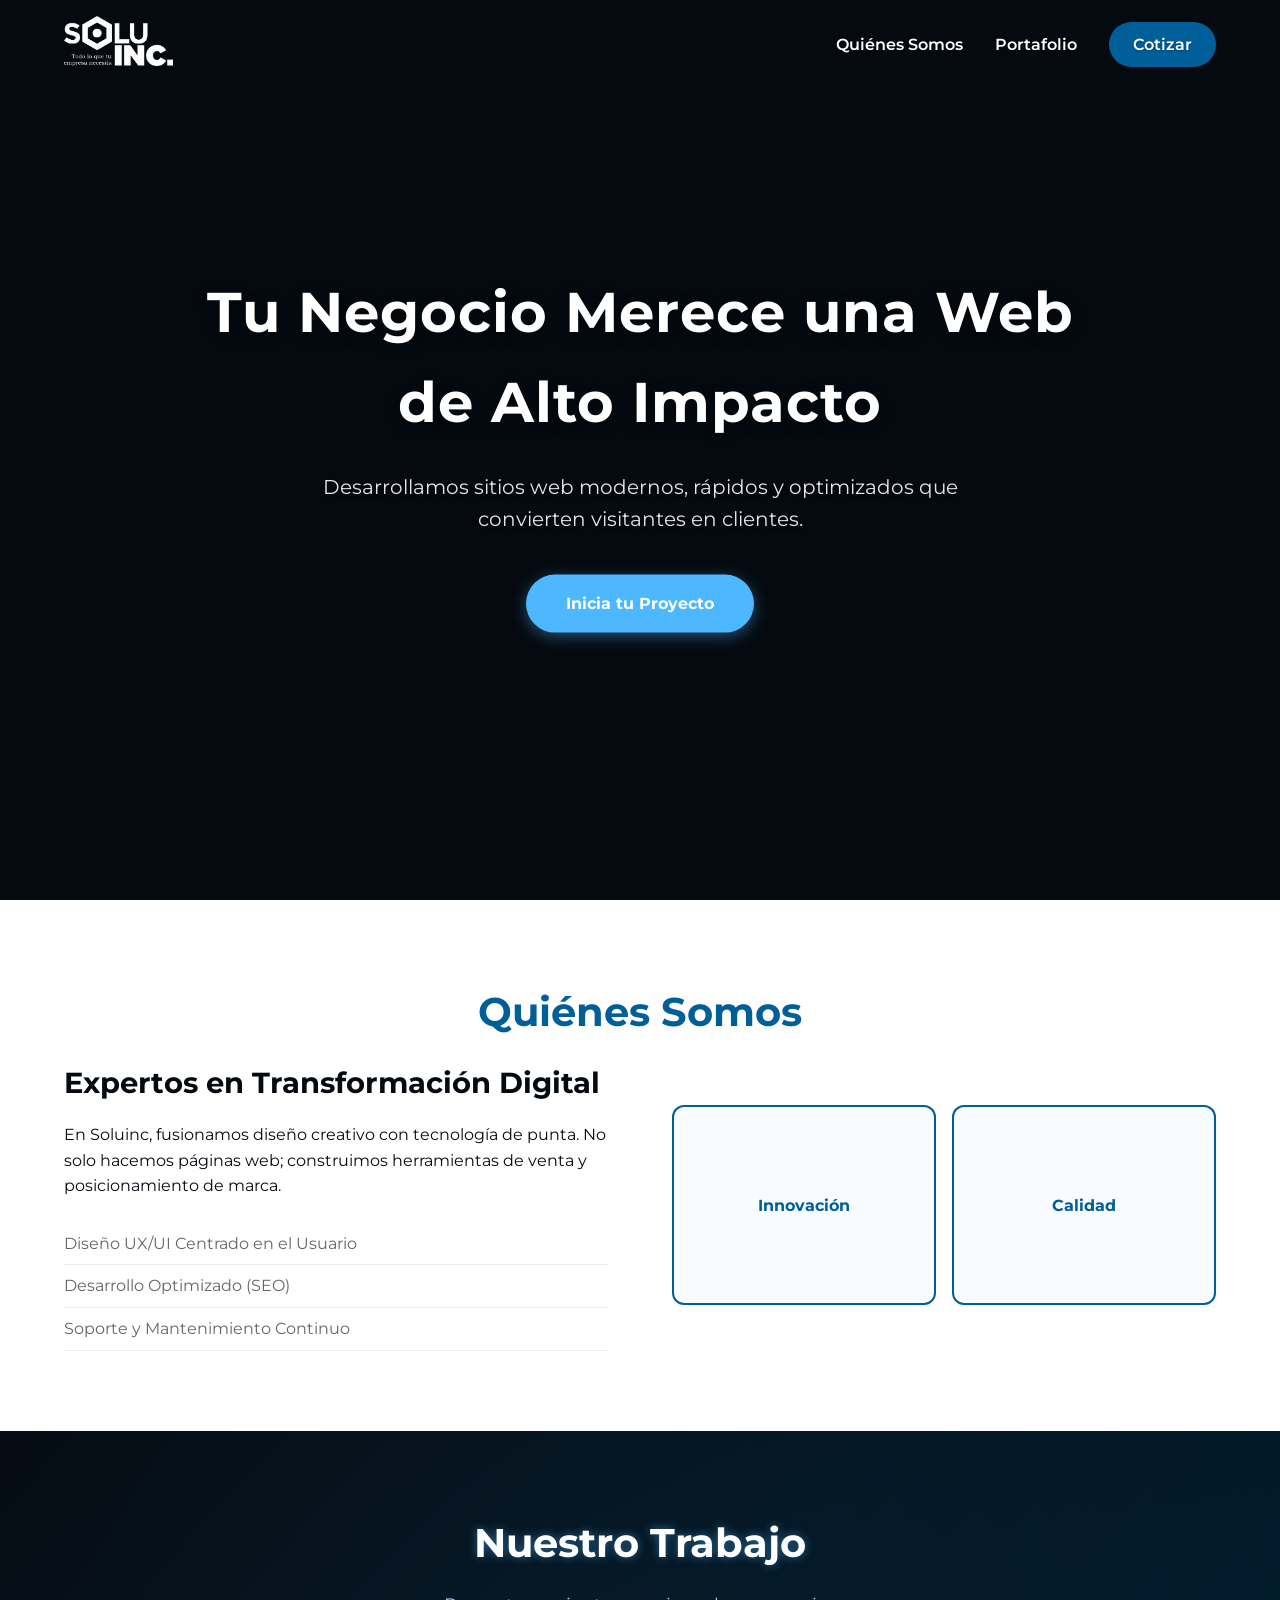
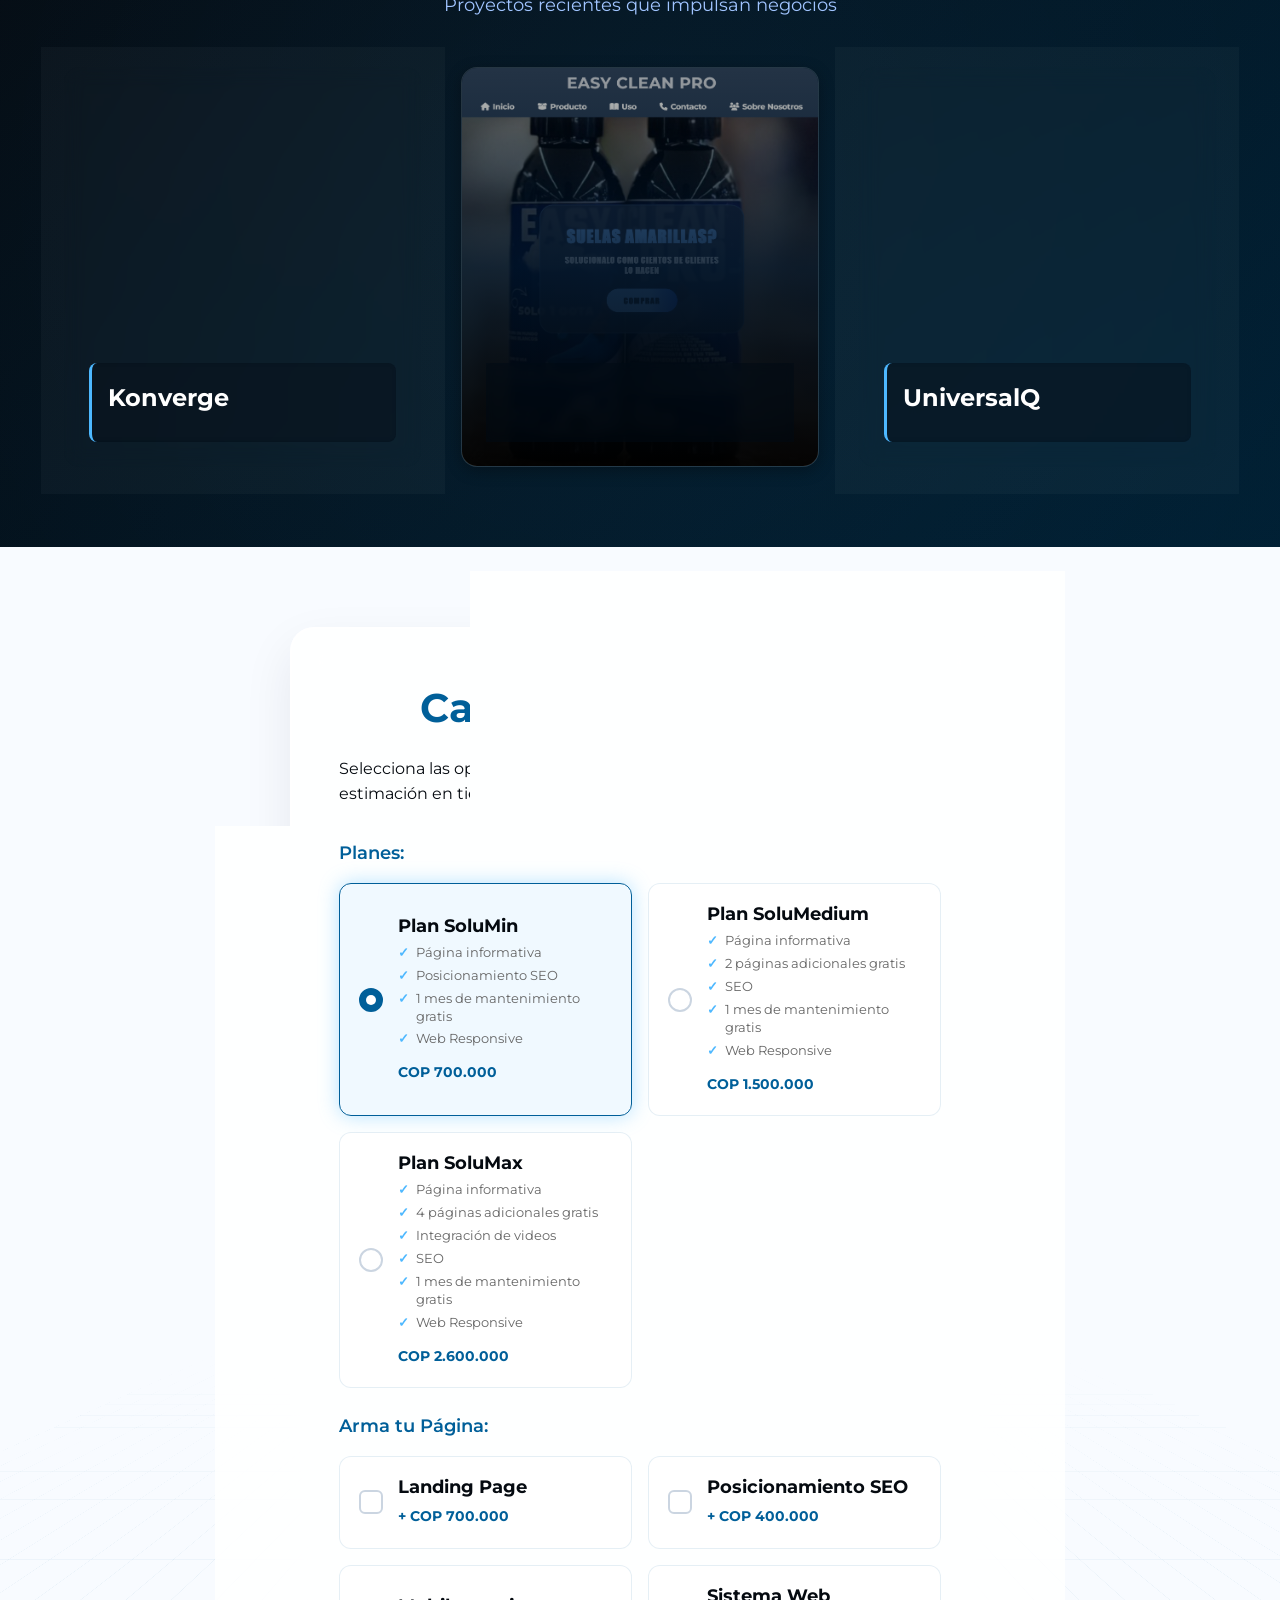
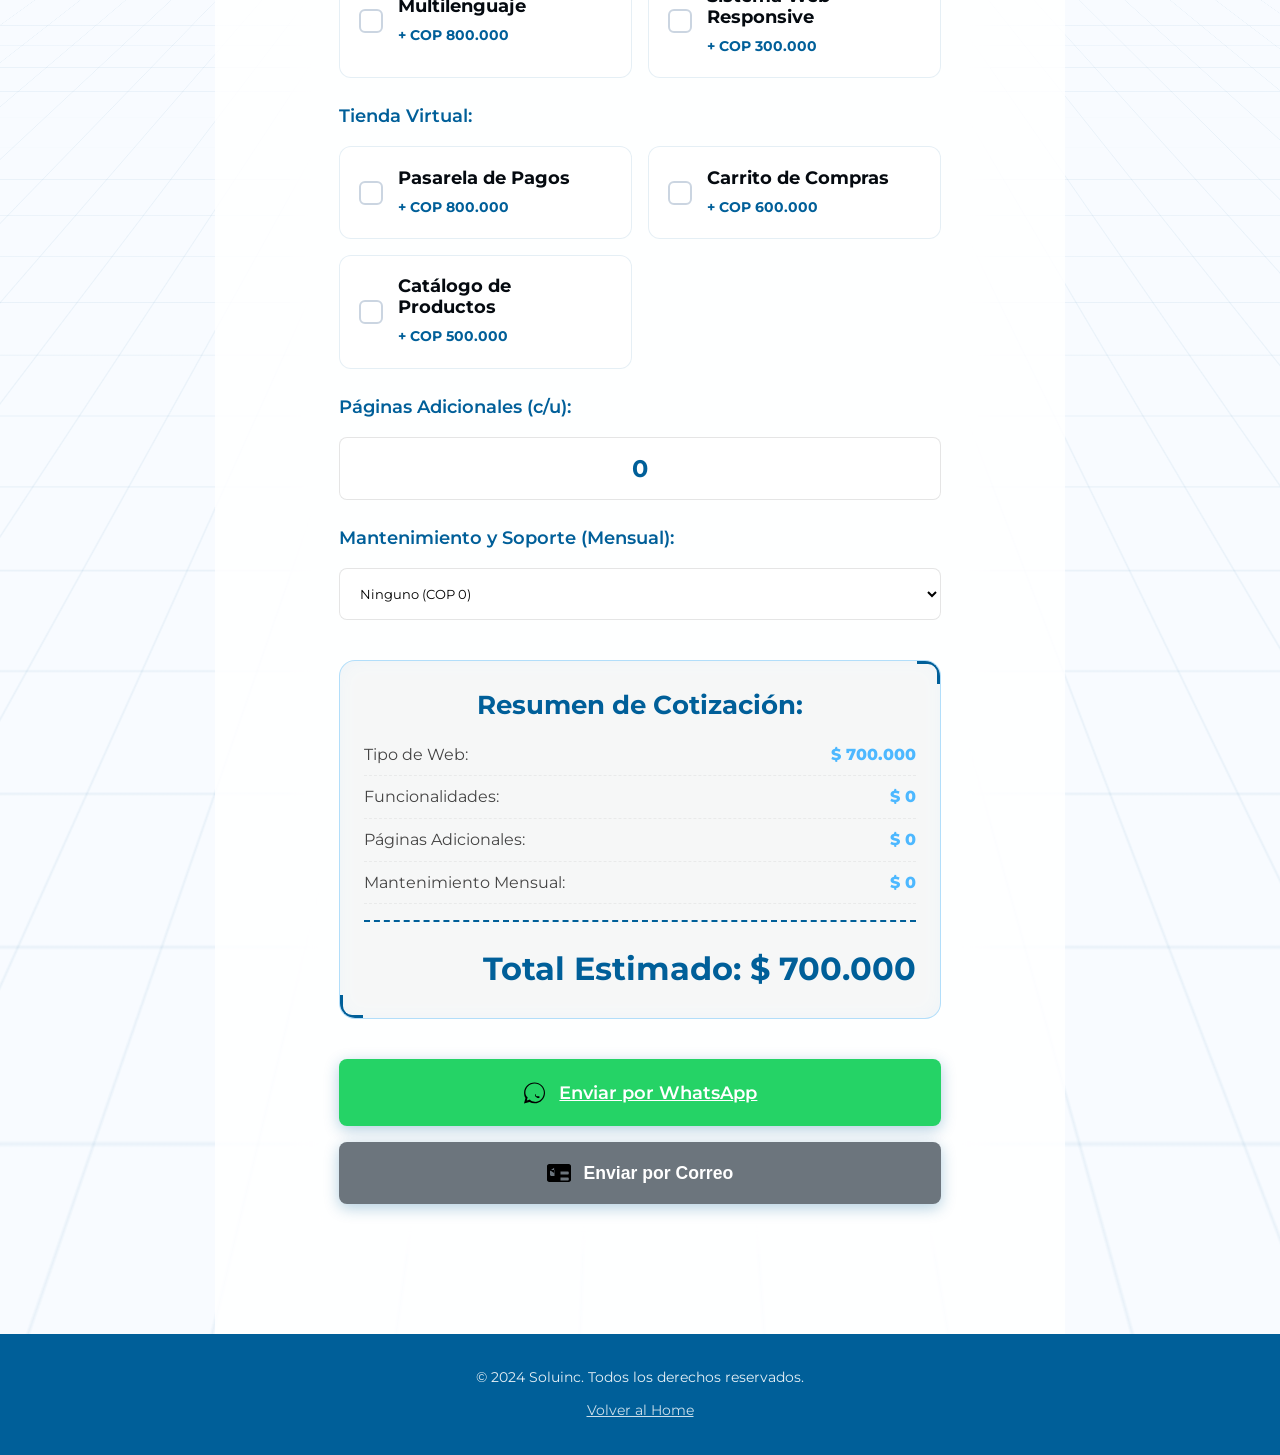
==== commit 2fbaff37: "Add files via upload" ====
--- a/paginas web/index.html
+++ b/paginas web/index.html
@@ -162,7 +162,8 @@
                                     <ul class="opt-features">
                                         <li>Página informativa</li>
                                         <li>2 páginas adicionales gratis</li>
-                                        <li>SEO y Mantenimiento mensual</li>
+                                        <li>SEO </li>
+                                        <li>1 mes de mantenimiento gratis</li>
                                         <li>Web Responsive</li>
                                     </ul>
                                     <span class="opt-price">COP 1.500.000</span>
@@ -178,7 +179,8 @@
                                         <li>Página informativa</li>
                                         <li>4 páginas adicionales gratis</li>
                                         <li>Integración de videos</li>
-                                        <li>SEO y Mantenimiento mensual</li>
+                                        <li>SEO </li>
+                                        <li>1 mes de mantenimiento gratis</li>
                                         <li>Web Responsive</li>
                                     </ul>
                                     <span class="opt-price">COP 2.600.000</span>
--- a/paginas web/global.css
+++ b/paginas web/global.css
@@ -44,4 +44,22 @@
     color: var(--gray);
     margin-bottom: 3rem;
     font-size: 1.1rem;
+}
+
+/* --- Responsive Design --- */
+@media (max-width: 768px) {
+    .section {
+        padding: 60px 0;
+    }
+
+    .section-title {
+        font-size: 2rem;
+    }
+}
+
+/* Móviles pequeños */
+@media (max-width: 480px) {
+    .container { width: 95%; } /* Maximizar ancho */
+    .section { padding: 40px 0; }
+    .section-title { font-size: 1.7rem; }
 }
--- a/paginas web/header.css
+++ b/paginas web/header.css
@@ -185,4 +185,33 @@
     100% {
         box-shadow: 0 4px 15px rgba(77, 184, 255, 0.4);
     }
+}
+
+/* --- Responsive Design --- */
+@media (max-width: 768px) {
+    .nav-menu {
+        gap: 1rem;
+    }
+
+    /* Ocultar enlaces de texto en móvil, mantener el botón CTA */
+    .nav-menu a:not(.btn-cta) {
+        display: none;
+    }
+
+    .hero-content h1 {
+        font-size: 2.5rem;
+    }
+
+    .hero-content p {
+        font-size: 1.1rem;
+    }
+}
+
+/* Móviles pequeños */
+@media (max-width: 480px) {
+    .nav-container { padding: 0.8rem 3%; }
+    .logo img { height: 35px; } /* Logo más pequeño */
+    .btn-cta { padding: 0.5rem 1rem; font-size: 0.9rem; }
+    .hero-content h1 { font-size: 2rem; }
+    .hero-content p { font-size: 1rem; }
 }
--- a/paginas web/about.css
+++ b/paginas web/about.css
@@ -42,4 +42,19 @@
     font-weight: 700;
     color: var(--primary-blue);
     border-radius: 12px;
+}
+
+/* --- Responsive Design --- */
+@media (max-width: 768px) {
+    .about-grid {
+        grid-template-columns: 1fr;
+        gap: 2rem;
+        text-align: center;
+    }
+}
+
+/* Móviles pequeños */
+@media (max-width: 480px) {
+    .visual-box { height: 150px; }
+    .about-text h3 { font-size: 1.5rem; }
 }
--- a/paginas web/portfolio.css
+++ b/paginas web/portfolio.css
@@ -58,7 +58,7 @@
 
 .portfolio-grid {
     display: grid;
-    grid-template-columns: repeat(auto-fit, minmax(300px, 1fr));
+    grid-template-columns: repeat(auto-fit, minmax(280px, 1fr));
     gap: 2.5rem;
     position: relative;
     z-index: 1;
@@ -192,4 +192,12 @@
     font-weight: 600;
     text-transform: uppercase;
     letter-spacing: 0.5px;
+}
+
+/* Móviles pequeños */
+@media (max-width: 480px) {
+    .portfolio-grid {
+        grid-template-columns: 1fr; /* Una sola columna obligatoria */
+        gap: 1.5rem;
+    }
 }
--- a/paginas web/contact.css
+++ b/paginas web/contact.css
@@ -453,4 +453,31 @@
 @keyframes slideInUp {
     from { opacity: 0; transform: translateY(20px); }
     to { opacity: 1; transform: translateY(0); }
+}
+
+/* --- Responsive Design --- */
+@media (max-width: 768px) {
+    .contact-box {
+        padding: 2rem 1.5rem;
+    }
+
+    .options-grid {
+        grid-template-columns: 1fr; /* Forzar una columna en móviles para mejor lectura */
+    }
+
+    .quote-summary .total-price strong {
+        font-size: 1.5rem;
+    }
+
+    .submission-options {
+        flex-direction: column;
+    }
+}
+
+/* Móviles pequeños */
+@media (max-width: 480px) {
+    .contact-box { padding: 1.5rem 1rem; }
+    .quote-summary .total-price strong { font-size: 1.4rem; }
+    .submission-options { gap: 0.8rem; width: 100%; }
+    .btn-whatsapp, .btn-email { width: 100%; font-size: 0.95rem; }
 }
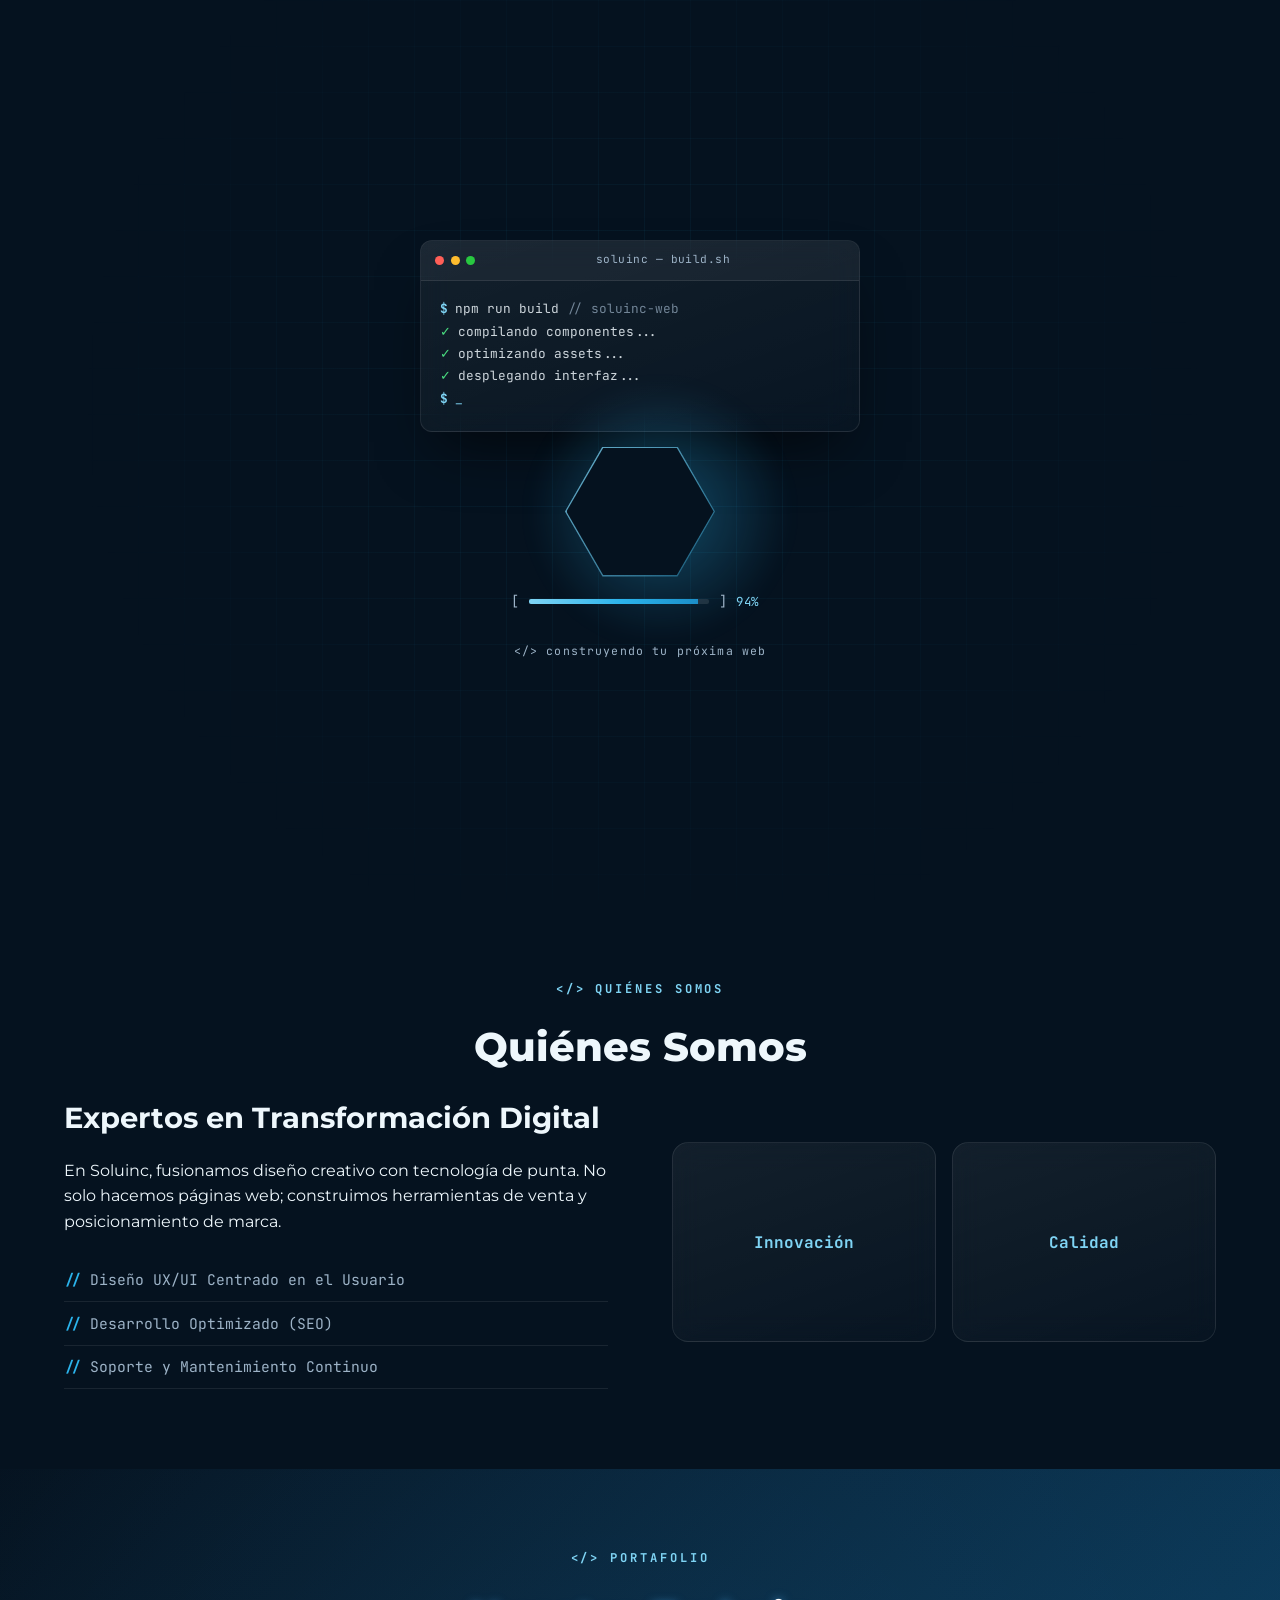
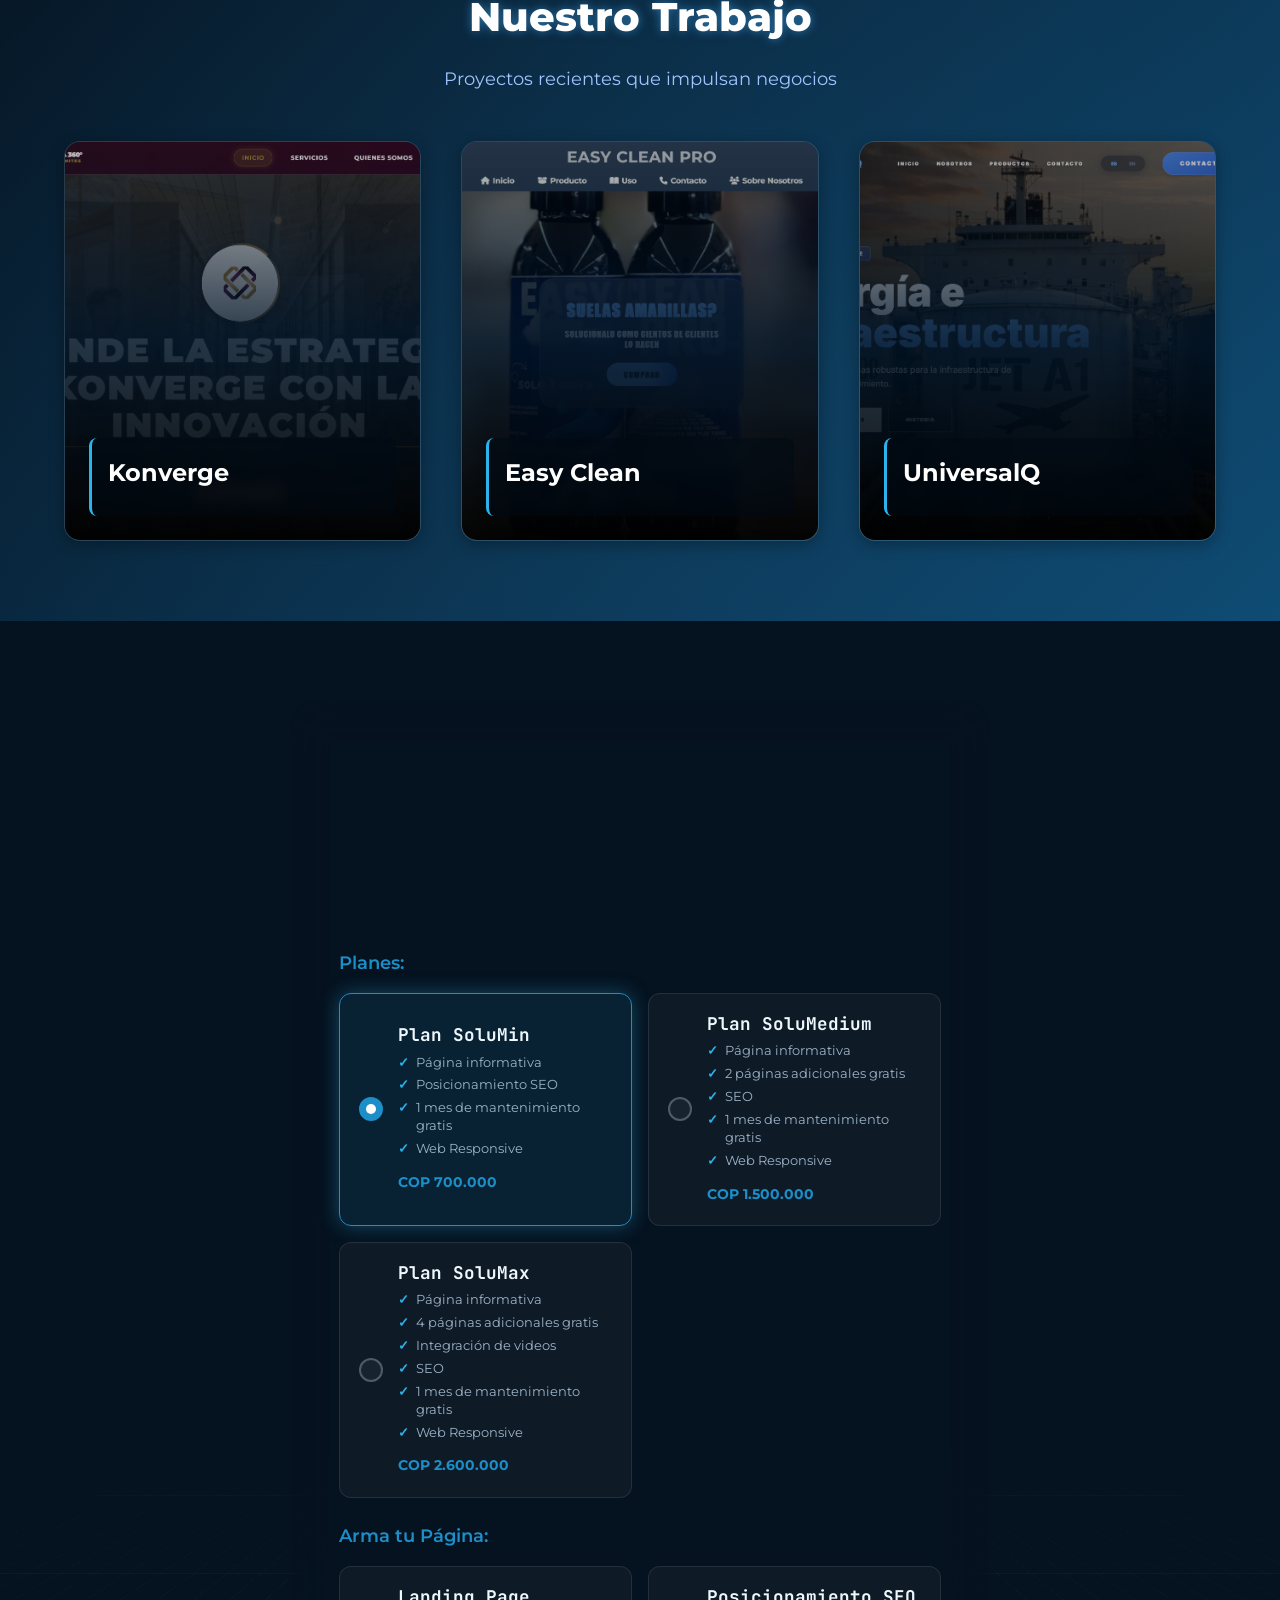
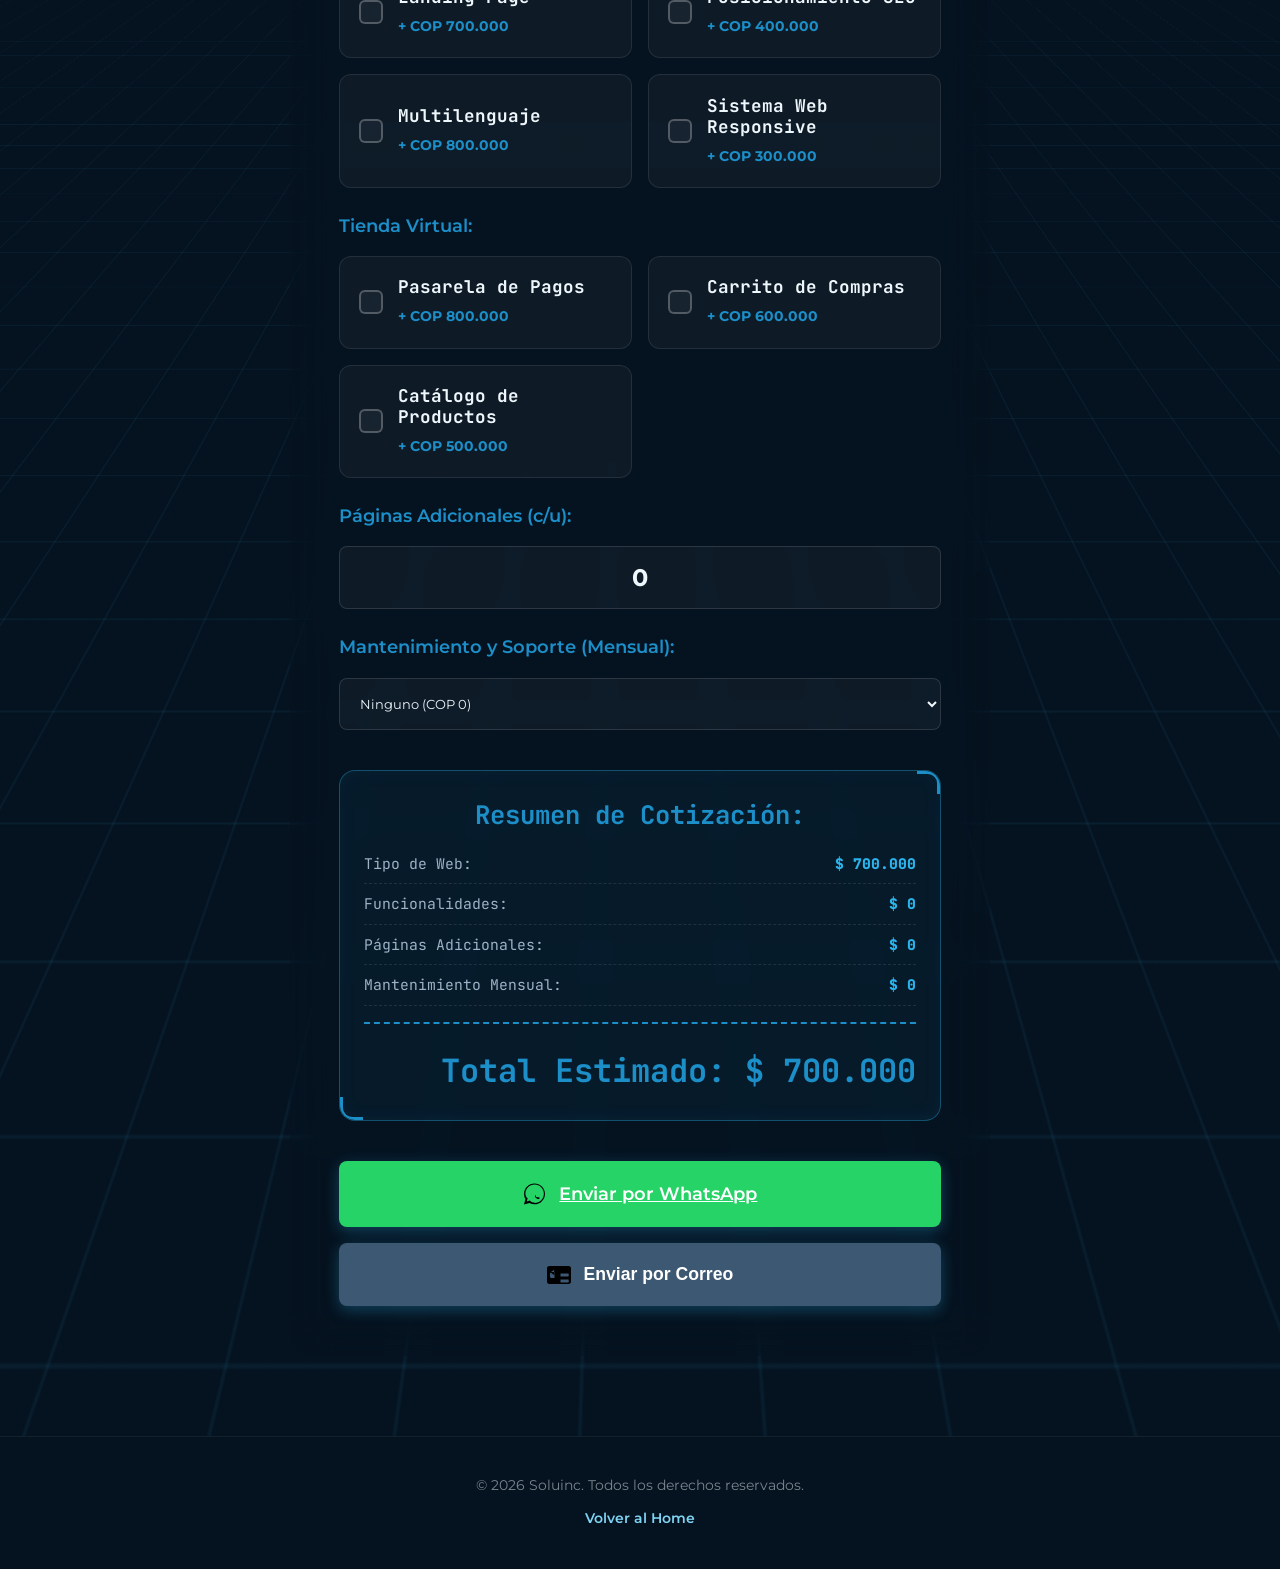
==== commit c7be7037: "Add files via upload" ====
--- a/paginas web/index.html
+++ b/paginas web/index.html
@@ -9,21 +9,70 @@
     
     <!-- Estilos Modulares -->
     <link rel="stylesheet" href="global.css">
+    <link rel="stylesheet" href="preloader.css">
     <link rel="stylesheet" href="header.css">
     <link rel="stylesheet" href="about.css">
     <link rel="stylesheet" href="portfolio.css">
     <link rel="stylesheet" href="contact.css">
     <link rel="stylesheet" href="footer.css">
+    <noscript>
+        <style>
+            #preloader, .cursor-glow, .scroll-progress { display: none !important; }
+            body { overflow: visible !important; height: auto !important; }
+            [data-reveal] { opacity: 1 !important; transform: none !important; }
+        </style>
+    </noscript>
 </head>
-<body>
-    
+<body class="no-scroll">
+
+    <!-- ===================== PRELOADER ===================== -->
+    <div id="preloader" class="preloader" role="status" aria-label="Cargando SoluInc">
+        <div class="preloader-grid"></div>
+        <div class="preloader-content">
+            <div class="terminal-window">
+                <div class="terminal-bar">
+                    <span class="dot dot-r"></span><span class="dot dot-y"></span><span class="dot dot-g"></span>
+                    <span class="terminal-title">soluinc — build.sh</span>
+                </div>
+                <div class="terminal-body">
+                    <p class="term-line" style="--d:0"><span class="prompt">$</span>npm run build <span class="term-comment">// soluinc-web</span></p>
+                    <p class="term-line" style="--d:1"><span class="ok">✓</span>compilando componentes...</p>
+                    <p class="term-line" style="--d:2"><span class="ok">✓</span>optimizando assets...</p>
+                    <p class="term-line" style="--d:3"><span class="ok">✓</span>desplegando interfaz...</p>
+                    <p class="term-line" style="--d:4"><span class="prompt">$</span><span class="typed-caret">_</span></p>
+                </div>
+            </div>
+
+            <div class="preloader-logo-wrap">
+                <div class="preloader-glow"></div>
+                <span class="preloader-ring"></span>
+                <span class="preloader-ring preloader-ring--2"></span>
+                <img src="../logo blanco (1).png" alt="SoluInc" class="preloader-logo" id="preloaderLogo">
+            </div>
+
+            <div class="preloader-bar-wrap">
+                <span class="preloader-bracket">[</span>
+                <div class="preloader-bar"><div class="preloader-bar-fill" id="preloaderFill"></div></div>
+                <span class="preloader-bracket">]</span>
+                <span class="preloader-percent" id="preloaderPercent">0%</span>
+            </div>
+            <p class="preloader-caption">&lt;/&gt; construyendo tu próxima web</p>
+        </div>
+    </div>
+
+    <!-- Brillo ambiental que sigue al cursor -->
+    <div class="cursor-glow" id="cursorGlow" aria-hidden="true"></div>
+
+    <!-- Barra de progreso de scroll -->
+    <div class="scroll-progress" id="scrollProgress" aria-hidden="true"></div>
+
     <!-- HEADER & HERO -->
     <header class="header">
         <div class="nav-container" id="main-nav">
             <div class="logo">
                 <a href="../index.html">
                     <!-- Enlace relativo a la imagen en la carpeta superior -->
-                    <img src="../logo negro.png" alt="Soluinc Logo">
+                    <img src="../logo blanco (1).png" alt="Soluinc Logo">
                 </a>
             </div>
             <nav class="nav-menu">
@@ -32,14 +81,16 @@
                 <a href="#contact" class="btn-cta">Cotizar</a>
             </nav>
         </div>
-        
+
         <div class="hero-slider">
             <!-- Slides con imágenes de programación y tecnología -->
             <div class="slide" style="background-image: url('https://images.unsplash.com/photo-1461749280684-dccba630e2f6?auto=format&fit=crop&w=1920&q=80');"></div>
             <div class="slide" style="background-image: url('https://images.unsplash.com/photo-1498050108023-c5249f4df085?auto=format&fit=crop&w=1920&q=80');"></div>
             <div class="slide" style="background-image: url('https://images.unsplash.com/photo-1555066931-4365d14bab8c?auto=format&fit=crop&w=1920&q=80');"></div>
+            <div class="hero-code-grid" aria-hidden="true"></div>
 
             <div class="hero-content">
+                <span class="hero-eyebrow">&lt;/&gt; Desarrollo &amp; Programación a medida</span>
                 <h1>Tu Negocio Merece una Web de Alto Impacto</h1>
                 <p>Desarrollamos sitios web modernos, rápidos y optimizados que convierten visitantes en clientes.</p>
                 <a href="#contact" class="btn-hero">Inicia tu Proyecto</a>
@@ -50,8 +101,9 @@
     <!-- QUIENES SOMOS -->
     <section id="about" class="section about-section">
         <div class="container">
-            <h2 class="section-title">Quiénes Somos</h2>
-            <div class="about-grid">
+            <span class="section-tag" data-reveal>&lt;/&gt; Quiénes somos</span>
+            <h2 class="section-title" data-reveal>Quiénes Somos</h2>
+            <div class="about-grid" data-reveal>
                 <div class="about-text">
                     <h3>Expertos en Transformación Digital</h3>
                     <p>En Soluinc, fusionamos diseño creativo con tecnología de punta. No solo hacemos páginas web; construimos herramientas de venta y posicionamiento de marca.</p>
@@ -74,12 +126,13 @@
         <!-- Capa de fondo dinámico -->
         <div class="portfolio-dynamic-bg"></div>
         <div class="container">
-            <h2 class="section-title">Nuestro Trabajo</h2>
-            <p class="section-subtitle">Proyectos recientes que impulsan negocios</p>
+            <span class="section-tag" data-reveal>&lt;/&gt; Portafolio</span>
+            <h2 class="section-title" data-reveal>Nuestro Trabajo</h2>
+            <p class="section-subtitle" data-reveal>Proyectos recientes que impulsan negocios</p>
             <div class="portfolio-grid">
-                
+
                 <!-- Card 1 -->
-                <a href="https://konverge.com.co/" class="project-card" data-bg="image.png">
+                <a href="https://konverge.com.co/" class="project-card" data-bg="image.png" data-reveal style="--i:0">
                     <div class="card-image" style="background-image: url('image.png');"></div>
                     <div class="card-overlay">
                         <div class="card-description">
@@ -94,7 +147,7 @@
                 </a>
 
                 <!-- Card 2 -->
-                <a href="https://easy-clean.vercel.app/" class="project-card" data-bg="image2.png">
+                <a href="https://easy-clean.vercel.app/" class="project-card" data-bg="image2.png" data-reveal style="--i:1">
                     <div class="card-image" style="background-image: url('image2.png');"></div>
                     <div class="card-overlay">
                         <div class="card-description">
@@ -109,7 +162,7 @@
                 </a>
 
                 <!-- Card 3 -->
-                <a href="https://universal-q.vercel.app/" class="project-card" data-bg="image3.png">
+                <a href="https://universal-q.vercel.app/" class="project-card" data-bg="image3.png" data-reveal style="--i:2">
                     <div class="card-image" style="background-image: url('image3.png');"></div>
                     <div class="card-overlay">
                         <div class="card-description">
@@ -130,7 +183,8 @@
     <!-- COTIZACION -->
     <section id="contact" class="section contact-section">
         <div class="container">
-            <div class="contact-box">
+            <div class="contact-box" data-reveal>
+                <span class="section-tag">&lt;/&gt; Cotizador</span>
                 <h2 class="section-title">Calcula tu Cotización</h2>
                 <p>Selecciona las opciones que mejor se adapten a tu proyecto y obtén una estimación en tiempo real.</p>
                 
@@ -179,7 +233,7 @@
                                         <li>Página informativa</li>
                                         <li>4 páginas adicionales gratis</li>
                                         <li>Integración de videos</li>
-                                        <li>SEO </li>
+                                        <li>SEO </li> 
                                         <li>1 mes de mantenimiento gratis</li>
                                         <li>Web Responsive</li>
                                     </ul>
@@ -320,14 +374,19 @@
     <!-- FOOTER -->
     <footer class="main-footer">
         <div class="footer-content">
-            <p>&copy; 2024 Soluinc. Todos los derechos reservados.</p>
+            <p>&copy; <span id="year"></span> Soluinc. Todos los derechos reservados.</p>
             <div class="footer-links">
                 <a href="../index.html">Volver al Home</a>
             </div>
         </div>
     </footer>
 
+    <script src="interactions.js"></script>
     <script>
+        // Año dinámico en el footer
+        const yearEl = document.getElementById('year');
+        if (yearEl) yearEl.textContent = new Date().getFullYear();
+
         // Animación del Header al hacer scroll
         const nav = document.getElementById('main-nav');
         window.addEventListener('scroll', () => {
--- a/paginas web/global.css
+++ b/paginas web/global.css
@@ -1,11 +1,27 @@
+@import url('https://fonts.googleapis.com/css2?family=JetBrains+Mono:wght@400;500;600;700&display=swap');
+
 :root {
-    --primary-blue: #005f99;
-    --secondary-blue: #4db8ff;
-    --dark-text: #050a10;
-    --light-bg: #f8fbff;
+    /* Paleta re-tematizada para calzar con el home (derivada del logo) */
+    --primary-blue: #1c8fc9;
+    --secondary-blue: #2bb4ec;
+    --dark-text: #eef7fc;
+    --light-bg: #05121f;
     --white: #ffffff;
-    --gray: #666;
+    --gray: #9db3c7;
     --font-main: 'Montserrat', sans-serif;
+    --font-mono: 'JetBrains Mono', ui-monospace, SFMono-Regular, Menlo, Consolas, monospace;
+
+    --ink: #030c16;
+    --navy-950: #05121f;
+    --navy-900: #081b2c;
+    --blue-deep: #0e4a72;
+    --blue-sky: #7fd4f4;
+
+    --grad-brand: linear-gradient(135deg, var(--blue-deep) 0%, var(--primary-blue) 48%, var(--secondary-blue) 100%);
+    --grad-text: linear-gradient(90deg, var(--blue-sky), var(--secondary-blue) 55%, var(--primary-blue));
+    --glass-bg: linear-gradient(160deg, rgba(255, 255, 255, 0.06), rgba(255, 255, 255, 0.015));
+    --glass-border: rgba(255, 255, 255, 0.09);
+    --ease-out-expo: cubic-bezier(0.16, 1, 0.3, 1);
 }
 
 * {
@@ -14,12 +30,33 @@
     box-sizing: border-box;
 }
 
+html { scroll-behavior: smooth; }
+
 body {
     font-family: var(--font-main);
     background-color: var(--light-bg);
     color: var(--dark-text);
     line-height: 1.6;
+    overflow-x: hidden;
 }
+
+body.no-scroll { overflow: hidden; height: 100vh; }
+
+.text-gradient {
+    background: var(--grad-text);
+    -webkit-background-clip: text;
+    background-clip: text;
+    color: transparent;
+}
+
+[data-reveal] {
+    opacity: 0;
+    transform: translateY(34px);
+    transition: opacity 0.8s var(--ease-out-expo), transform 0.8s var(--ease-out-expo);
+    transition-delay: calc(var(--i, 0) * 0.12s);
+}
+
+[data-reveal].is-visible { opacity: 1; transform: translateY(0); }
 
 .container {
     width: 90%;
@@ -33,10 +70,10 @@
 
 .section-title {
     font-size: 2.5rem;
-    color: var(--primary-blue);
+    color: var(--dark-text);
     margin-bottom: 1rem;
     text-align: center;
-    font-weight: 700;
+    font-weight: 800;
 }
 
 .section-subtitle {
@@ -44,6 +81,18 @@
     color: var(--gray);
     margin-bottom: 3rem;
     font-size: 1.1rem;
+}
+
+.section-tag {
+    display: block;
+    text-align: center;
+    font-size: 0.76rem;
+    font-weight: 700;
+    text-transform: uppercase;
+    letter-spacing: 0.24em;
+    color: var(--blue-sky);
+    margin-bottom: 1rem;
+    font-family: var(--font-mono);
 }
 
 /* --- Responsive Design --- */
--- a/paginas web/preloader.css
+++ b/paginas web/preloader.css
@@ -0,0 +1,327 @@
+/* ============================================================
+   SOLUINC — Preloader temática "code" (terminal que compila el logo)
+   Comparte mecánica con el home: iris de salida + logo insertándose,
+   aquí precedido por una secuencia de terminal para el diferenciador
+   de "páginas web".
+   ============================================================ */
+
+.preloader {
+    position: fixed;
+    inset: 0;
+    z-index: 9999;
+    display: flex;
+    align-items: center;
+    justify-content: center;
+    background: var(--navy-950);
+    clip-path: circle(150% at 50% 45%);
+    transition: clip-path 1s var(--ease-out-expo);
+}
+
+.preloader-grid {
+    position: absolute;
+    inset: 0;
+    background-image:
+        linear-gradient(rgba(43, 180, 236, 0.08) 1px, transparent 1px),
+        linear-gradient(90deg, rgba(43, 180, 236, 0.08) 1px, transparent 1px);
+    background-size: 46px 46px;
+    mask-image: radial-gradient(circle at 50% 45%, #000 0%, transparent 70%);
+    -webkit-mask-image: radial-gradient(circle at 50% 45%, #000 0%, transparent 70%);
+}
+
+.preloader-content {
+    position: relative;
+    display: flex;
+    flex-direction: column;
+    align-items: center;
+    gap: 1.8rem;
+    perspective: 1200px;
+    padding: 1.5rem;
+}
+
+/* --- Ventana de terminal --- */
+.terminal-window {
+    width: clamp(270px, 82vw, 440px);
+    border-radius: 12px;
+    overflow: hidden;
+    background: var(--glass-bg);
+    border: 1px solid var(--glass-border);
+    backdrop-filter: blur(16px);
+    -webkit-backdrop-filter: blur(16px);
+    box-shadow: 0 30px 60px -20px rgba(0, 0, 0, 0.65);
+    opacity: 0;
+    transform: translateY(18px);
+    animation: termWindowIn 0.6s var(--ease-out-expo) forwards;
+    animation-delay: 0.1s;
+}
+
+@keyframes termWindowIn {
+    to { opacity: 1; transform: translateY(0); }
+}
+
+.terminal-bar {
+    display: flex;
+    align-items: center;
+    gap: 0.4rem;
+    padding: 0.65rem 0.9rem;
+    background: rgba(255, 255, 255, 0.04);
+    border-bottom: 1px solid var(--glass-border);
+}
+
+.terminal-bar .dot {
+    width: 9px;
+    height: 9px;
+    border-radius: 50%;
+}
+
+.dot-r { background: #ff5f57; }
+.dot-y { background: #febc2e; }
+.dot-g { background: #28c840; }
+
+.terminal-title {
+    margin: 0 auto;
+    font-family: var(--font-mono);
+    font-size: 0.7rem;
+    letter-spacing: 0.04em;
+    color: var(--gray);
+}
+
+.terminal-body {
+    padding: 1.1rem 1.2rem 1.3rem;
+    text-align: left;
+    font-family: var(--font-mono);
+    font-size: 0.8rem;
+    line-height: 1.75;
+}
+
+.term-line {
+    opacity: 0;
+    transform: translateY(6px);
+    animation: termLineIn 0.5s var(--ease-out-expo) forwards;
+    animation-delay: calc(0.5s + (var(--d, 0) * 0.32s));
+    color: rgba(238, 247, 252, 0.85);
+    white-space: pre-wrap;
+}
+
+@keyframes termLineIn {
+    to { opacity: 1; transform: translateY(0); }
+}
+
+.term-line .prompt {
+    color: var(--blue-sky);
+    font-weight: 700;
+    margin-right: 0.5em;
+}
+
+.term-line .ok {
+    color: #4ade80;
+    margin-right: 0.5em;
+}
+
+.term-line .term-comment {
+    color: var(--gray);
+    opacity: 0.7;
+}
+
+.typed-caret {
+    display: inline-block;
+    color: var(--blue-sky);
+    animation: caretBlink 1s steps(1, end) infinite;
+}
+
+@keyframes caretBlink {
+    0%, 49% { opacity: 1; }
+    50%, 100% { opacity: 0; }
+}
+
+/* --- Logo insertándose (mismo lenguaje que el home) --- */
+.preloader-logo-wrap {
+    position: relative;
+    display: flex;
+    align-items: center;
+    justify-content: center;
+    opacity: 0;
+    animation: fadeIn 0.5s ease forwards;
+    animation-delay: 1.75s;
+}
+
+.preloader-glow {
+    position: absolute;
+    inset: 0;
+    margin: auto;
+    width: 260px;
+    height: 260px;
+    border-radius: 50%;
+    background: radial-gradient(circle, rgba(43, 180, 236, 0.35), transparent 70%);
+    filter: blur(10px);
+    animation: glowPulse 2.6s ease-in-out infinite;
+    animation-delay: 1.75s;
+}
+
+.preloader-ring {
+    position: absolute;
+    inset: 0;
+    margin: auto;
+    width: 150px;
+    height: 130px;
+    clip-path: polygon(25% 0%, 75% 0%, 100% 50%, 75% 100%, 25% 100%, 0% 50%);
+    background: linear-gradient(135deg, rgba(127, 212, 244, 0.55), rgba(43, 180, 236, 0.15));
+    animation: ringPulse 2.4s var(--ease-out-expo) infinite;
+    animation-delay: 1.75s;
+}
+
+.preloader-ring::after {
+    content: '';
+    position: absolute;
+    inset: 1.5px;
+    clip-path: polygon(25% 0%, 75% 0%, 100% 50%, 75% 100%, 25% 100%, 0% 50%);
+    background: var(--navy-950);
+}
+
+.preloader-ring--2 { animation-delay: 2.55s; }
+
+.preloader-logo {
+    position: relative;
+    width: clamp(140px, 26vw, 220px);
+    height: auto;
+    opacity: 0;
+    transform-origin: center;
+    animation: logoInsert 1.3s var(--ease-out-expo) forwards;
+    animation-delay: 1.85s;
+    filter: drop-shadow(0 0 26px rgba(43, 180, 236, 0.35));
+}
+
+.preloader-bar-wrap {
+    display: flex;
+    align-items: center;
+    gap: 0.6rem;
+    opacity: 0;
+    animation: fadeIn 0.6s ease forwards;
+    animation-delay: 2.55s;
+    font-family: var(--font-mono);
+}
+
+.preloader-bracket {
+    color: var(--gray);
+    font-size: 0.85rem;
+}
+
+.preloader-bar {
+    width: clamp(120px, 24vw, 180px);
+    height: 5px;
+    border-radius: 2px;
+    background: rgba(255, 255, 255, 0.1);
+    overflow: hidden;
+}
+
+.preloader-bar-fill {
+    width: 0%;
+    height: 100%;
+    background: var(--grad-text);
+    transition: width 0.2s linear;
+}
+
+.preloader-percent {
+    font-size: 0.78rem;
+    letter-spacing: 0.03em;
+    color: var(--blue-sky);
+    font-variant-numeric: tabular-nums;
+    min-width: 2.6em;
+}
+
+.preloader-caption {
+    font-family: var(--font-mono);
+    font-size: 0.72rem;
+    letter-spacing: 0.1em;
+    color: var(--gray);
+    opacity: 0;
+    animation: fadeIn 0.6s ease forwards;
+    animation-delay: 2.7s;
+}
+
+.preloader--exit .preloader-logo {
+    animation: logoPush 0.7s var(--ease-out-expo) forwards;
+}
+
+.preloader--exit {
+    clip-path: circle(0% at 50% 45%);
+}
+
+.preloader--hidden { display: none; }
+
+@keyframes logoInsert {
+    0% {
+        opacity: 0;
+        transform: translateZ(-700px) rotateY(38deg) rotateX(18deg) scale(0.35);
+        filter: blur(14px) drop-shadow(0 0 0 rgba(43, 180, 236, 0));
+    }
+    55% {
+        opacity: 1;
+        filter: blur(0) drop-shadow(0 0 26px rgba(43, 180, 236, 0.35));
+    }
+    72% { transform: translateZ(50px) rotateY(-7deg) rotateX(-3deg) scale(1.08); }
+    100% { transform: translateZ(0) rotateY(0) rotateX(0) scale(1); }
+}
+
+@keyframes logoPush {
+    to {
+        opacity: 0;
+        transform: translateZ(400px) scale(1.35);
+        filter: blur(6px);
+    }
+}
+
+@keyframes ringPulse {
+    0% { transform: scale(0.75); opacity: 0; }
+    40% { opacity: 0.7; }
+    100% { transform: scale(1.55); opacity: 0; }
+}
+
+@keyframes glowPulse {
+    0%, 100% { opacity: 0.55; transform: scale(0.92); }
+    50% { opacity: 1; transform: scale(1.05); }
+}
+
+@keyframes fadeIn { to { opacity: 1; } }
+
+/* ============================================================
+   BRILLO AMBIENTAL + BARRA DE PROGRESO DE SCROLL (igual al home)
+   ============================================================ */
+.cursor-glow {
+    position: fixed;
+    top: 0; left: 0;
+    width: 460px;
+    height: 460px;
+    margin: -230px 0 0 -230px;
+    border-radius: 50%;
+    background: radial-gradient(circle, rgba(43, 180, 236, 0.10), transparent 70%);
+    pointer-events: none;
+    z-index: 2;
+    opacity: 0;
+    transition: opacity 0.4s ease;
+    will-change: transform;
+}
+
+.cursor-glow.is-active { opacity: 1; }
+
+.scroll-progress {
+    position: fixed;
+    top: 0; left: 0;
+    height: 3px;
+    width: 0%;
+    background: var(--grad-text);
+    z-index: 1000;
+    box-shadow: 0 0 12px rgba(43, 180, 236, 0.6);
+}
+
+/* ============================================================
+   ACCESIBILIDAD — reduced motion
+   ============================================================ */
+@media (prefers-reduced-motion: reduce) {
+    *, *::before, *::after {
+        animation-duration: 0.01ms !important;
+        animation-iteration-count: 1 !important;
+        transition-duration: 0.01ms !important;
+        scroll-behavior: auto !important;
+    }
+    [data-reveal] { opacity: 1 !important; transform: none !important; }
+}
--- a/paginas web/header.css
+++ b/paginas web/header.css
@@ -14,22 +14,27 @@
     padding: 1rem 5%;
     background: transparent; /* Fondo transparente por defecto */
     z-index: 100;
-    transition: background-color 0.4s ease, box-shadow 0.4s ease;
+    transition: background-color 0.4s ease, padding 0.4s ease, box-shadow 0.4s ease, border-color 0.4s ease;
+    border-bottom: 1px solid transparent;
 }
 
 /* Estilo del header cuando se hace scroll */
 .nav-container.scrolled {
-    background: var(--white);
-    box-shadow: 0 2px 15px rgba(0, 0, 0, 0.08);
+    background: rgba(5, 18, 31, 0.78);
+    backdrop-filter: blur(16px);
+    -webkit-backdrop-filter: blur(16px);
+    padding: 0.7rem 5%;
+    border-bottom-color: rgba(255, 255, 255, 0.06);
+    box-shadow: 0 10px 30px -15px rgba(0, 0, 0, 0.6);
 }
 
 .logo img {
-    height: 50px;
+    height: 46px;
     width: auto;
-    /* Hacemos el logo negro -> blanco para que contraste con el hero */
-    filter: brightness(0) invert(1);
-    transition: filter 0.4s ease;
-}
+    transition: height 0.4s ease;
+}
+
+.nav-container.scrolled .logo img { height: 38px; }
 
 .nav-menu {
     display: flex;
@@ -39,40 +44,43 @@
 
 .nav-menu a {
     text-decoration: none;
-    color: var(--white); /* Color blanco por defecto */
+    color: var(--white);
     font-weight: 600;
+    position: relative;
+    padding-bottom: 4px;
     transition: color 0.3s ease;
-    text-shadow: 0 1px 3px rgba(0,0,0,0.3); /* Sombra para legibilidad */
-}
+}
+
+.nav-menu a:not(.btn-cta)::after {
+    content: '';
+    position: absolute;
+    left: 0; bottom: 0;
+    width: 0%;
+    height: 2px;
+    background: var(--grad-text);
+    transition: width 0.3s var(--ease-out-expo);
+}
+
+.nav-menu a:not(.btn-cta):hover::after { width: 100%; }
 
 .nav-menu a:hover {
-    color: var(--secondary-blue); /* Resaltado en azul claro sobre el hero */
-}
-
-/* --- Estilos de los elementos cuando el header tiene scroll --- */
-.nav-container.scrolled .logo img {
-    filter: none; /* Vuelve al logo original (negro) */
-}
-
-.nav-container.scrolled .nav-menu a {
-    color: var(--dark-text);
-    text-shadow: none;
-}
-
-.nav-container.scrolled .nav-menu a:hover {
-    color: var(--primary-blue); /* Hover normal sobre fondo blanco */
+    color: var(--blue-sky);
 }
 
 .btn-cta {
-    background-color: var(--primary-blue);
+    background: var(--grad-brand);
     color: var(--white) !important;
-    padding: 0.6rem 1.5rem;
+    padding: 0.65rem 1.6rem;
     border-radius: 50px;
-    transition: background-color 0.3s ease;
+    font-family: var(--font-mono);
+    font-size: 0.9rem;
+    box-shadow: 0 8px 24px -8px rgba(43, 180, 236, 0.55);
+    transition: transform 0.3s var(--ease-out-expo), box-shadow 0.3s ease;
 }
 
 .btn-cta:hover {
-    background-color: #004470;
+    transform: translateY(-2px);
+    box-shadow: 0 12px 30px -8px rgba(43, 180, 236, 0.75);
 }
 
 .hero-slider {
@@ -81,7 +89,20 @@
     min-height: 600px;
     width: 100%;
     overflow: hidden;
-    background-color: #050a10;
+    background-color: var(--navy-950);
+}
+
+.hero-code-grid {
+    position: absolute;
+    inset: 0;
+    z-index: 1;
+    background-image:
+        linear-gradient(rgba(43, 180, 236, 0.07) 1px, transparent 1px),
+        linear-gradient(90deg, rgba(43, 180, 236, 0.07) 1px, transparent 1px);
+    background-size: 42px 42px;
+    mask-image: linear-gradient(to bottom, transparent, #000 25%, #000 80%, transparent);
+    -webkit-mask-image: linear-gradient(to bottom, transparent, #000 25%, #000 80%, transparent);
+    pointer-events: none;
 }
 
 .slide {
@@ -104,7 +125,9 @@
     left: 0;
     width: 100%;
     height: 100%;
-    background: rgba(0, 20, 40, 0.65);
+    background:
+        linear-gradient(160deg, rgba(5, 18, 31, 0.55), rgba(5, 18, 31, 0.88)),
+        linear-gradient(0deg, rgba(6, 20, 33, 0.95), rgba(6, 20, 33, 0.55) 45%, rgba(14, 74, 114, 0.35));
 }
 
 /* Retrasos para crear el loop infinito de 3 imágenes */
@@ -123,6 +146,22 @@
     max-width: 900px;
 }
 
+.hero-eyebrow {
+    display: inline-flex;
+    align-items: center;
+    gap: 0.5rem;
+    font-family: var(--font-mono);
+    font-size: 0.82rem;
+    font-weight: 600;
+    letter-spacing: 0.05em;
+    color: var(--blue-sky);
+    margin-bottom: 1.6rem;
+    padding: 0.5rem 1.1rem;
+    border: 1px solid rgba(127, 212, 244, 0.28);
+    border-radius: 50px;
+    background: rgba(43, 180, 236, 0.08);
+}
+
 .hero-content h1 {
     font-size: 3.5rem;
     color: var(--white);
@@ -134,21 +173,23 @@
 
 .hero-content p {
     font-size: 1.25rem;
-    color: #e6e6e6;
+    color: #d6e8f5;
     max-width: 700px;
     margin: 0 auto 2.5rem;
     text-shadow: 0 2px 5px rgba(0,0,0,0.3);
 }
 
 .btn-hero {
-    display: inline-block;
+    display: inline-flex;
+    align-items: center;
+    gap: 0.6rem;
     text-decoration: none;
-    background-color: var(--secondary-blue);
+    background: var(--grad-brand);
     color: var(--white);
     padding: 1rem 2.5rem;
     border-radius: 50px;
     font-weight: 700;
-    box-shadow: 0 4px 15px rgba(77, 184, 255, 0.4);
+    box-shadow: 0 4px 15px rgba(43, 180, 236, 0.4);
     transition: transform 0.3s ease, box-shadow 0.3s ease;
     animation: pulse-glow 2.5s infinite ease-in-out; /* Animación de pulso */
 }
@@ -156,7 +197,7 @@
 .btn-hero:hover {
     transform: translateY(-2px);
     animation-play-state: paused; /* Pausar el pulso en hover */
-    box-shadow: 0 8px 25px rgba(77, 184, 255, 0.6);
+    box-shadow: 0 8px 25px rgba(43, 180, 236, 0.6);
 }
 
 /* Animación Keyframes: Entrada (Fade in), Zoom suave, Salida (Fade out) */
@@ -167,7 +208,7 @@
     }
     10% { opacity: 1; }
     33.33% { opacity: 1; } /* Se mantiene visible 1/3 del tiempo total */
-    43.33% { 
+    43.33% {
         opacity: 0;
         transform: scale(1.15); /* Zoom in al salir */
     }
@@ -177,13 +218,13 @@
 /* Animación para el botón del hero */
 @keyframes pulse-glow {
     0% {
-        box-shadow: 0 4px 15px rgba(77, 184, 255, 0.4);
+        box-shadow: 0 4px 15px rgba(43, 180, 236, 0.4);
     }
     50% {
-        box-shadow: 0 6px 25px rgba(77, 184, 255, 0.7);
+        box-shadow: 0 6px 25px rgba(43, 180, 236, 0.7);
     }
     100% {
-        box-shadow: 0 4px 15px rgba(77, 184, 255, 0.4);
+        box-shadow: 0 4px 15px rgba(43, 180, 236, 0.4);
     }
 }
 
--- a/paginas web/about.css
+++ b/paginas web/about.css
@@ -1,5 +1,6 @@
 .about-section {
-    background-color: var(--white);
+    background-color: var(--navy-950);
+    position: relative;
 }
 
 .about-grid {
@@ -13,6 +14,7 @@
     font-size: 1.8rem;
     margin-bottom: 1rem;
     color: var(--dark-text);
+    font-weight: 700;
 }
 
 .features-list {
@@ -21,9 +23,20 @@
 }
 
 .features-list li {
-    padding: 0.5rem 0;
-    border-bottom: 1px solid #eee;
+    position: relative;
+    padding: 0.6rem 0 0.6rem 1.6rem;
+    border-bottom: 1px solid rgba(255, 255, 255, 0.08);
     color: var(--gray);
+    font-family: var(--font-mono);
+    font-size: 0.92rem;
+}
+
+.features-list li::before {
+    content: '//';
+    position: absolute;
+    left: 0;
+    color: var(--secondary-blue);
+    font-weight: 700;
 }
 
 .about-visual {
@@ -34,14 +47,23 @@
 .visual-box {
     flex: 1;
     height: 200px;
-    background: var(--light-bg);
-    border: 2px solid var(--primary-blue);
+    background: var(--glass-bg);
+    border: 1px solid var(--glass-border);
+    backdrop-filter: blur(14px);
+    -webkit-backdrop-filter: blur(14px);
     display: flex;
     align-items: center;
     justify-content: center;
     font-weight: 700;
-    color: var(--primary-blue);
-    border-radius: 12px;
+    font-family: var(--font-mono);
+    color: var(--blue-sky);
+    border-radius: 16px;
+    transition: transform 0.4s var(--ease-out-expo), border-color 0.4s ease;
+}
+
+.visual-box:hover {
+    transform: translateY(-6px);
+    border-color: rgba(127, 212, 244, 0.35);
 }
 
 /* --- Responsive Design --- */
--- a/paginas web/portfolio.css
+++ b/paginas web/portfolio.css
@@ -1,6 +1,6 @@
 .portfolio-section {
     /* Fondo oscuro para resaltar el efecto futurista/neón */
-    background: linear-gradient(135deg, #050a10 0%, #001f33 100%);
+    background: linear-gradient(135deg, var(--navy-950) 0%, var(--blue-deep) 100%);
     color: var(--white);
     overflow: hidden; /* Para contener efectos de resplandor */
     position: relative;
@@ -73,6 +73,7 @@
     border-radius: 16px;
     overflow: hidden;
     transition: all 0.4s cubic-bezier(0.175, 0.885, 0.32, 1.275);
+    transition-delay: calc(var(--i, 0) * 0.12s);
     backdrop-filter: blur(10px);
     height: 400px; /* Altura fija para uniformidad */
     box-shadow: 0 4px 15px rgba(0,0,0,0.3);
@@ -132,10 +133,6 @@
     flex-direction: column;
     justify-content: flex-end;
     height: 100%;
-}
-
-.project-card:hover .card-overlay {
-    /* El transform ya no es necesario aquí */
 }
 
 .card-overlay h3 {
@@ -183,16 +180,19 @@
 }
 
 .tech-tag {
-    background: rgba(77, 184, 255, 0.15);
+    background: rgba(43, 180, 236, 0.15);
     color: var(--secondary-blue);
     padding: 0.3rem 0.8rem;
-    border-radius: 50px;
-    font-size: 0.75rem;
-    border: 1px solid rgba(77, 184, 255, 0.3);
+    border-radius: 6px;
+    font-size: 0.72rem;
+    border: 1px solid rgba(43, 180, 236, 0.3);
     font-weight: 600;
-    text-transform: uppercase;
-    letter-spacing: 0.5px;
-}
+    font-family: var(--font-mono);
+    letter-spacing: 0.02em;
+}
+
+.tech-tag::before { content: '<'; opacity: 0.6; }
+.tech-tag::after { content: '/>'; opacity: 0.6; }
 
 /* Móviles pequeños */
 @media (max-width: 480px) {
--- a/paginas web/contact.css
+++ b/paginas web/contact.css
@@ -1,6 +1,6 @@
 .contact-section {
     position: relative;
-    background-color: #f8fbff;
+    background-color: var(--navy-950);
     overflow: hidden; /* Necesario para los efectos de fondo */
     perspective: 1000px;
 }
@@ -13,9 +13,9 @@
     left: -50%;
     width: 200%;
     height: 200%;
-    background-image: 
-        linear-gradient(rgba(0, 95, 153, 0.06) 1px, transparent 1px),
-        linear-gradient(90deg, rgba(0, 95, 153, 0.06) 1px, transparent 1px);
+    background-image:
+        linear-gradient(rgba(43, 180, 236, 0.08) 1px, transparent 1px),
+        linear-gradient(90deg, rgba(43, 180, 236, 0.08) 1px, transparent 1px);
     background-size: 60px 60px;
     transform: rotateX(60deg);
     animation: cyberGrid 3s linear infinite; /* Más rápido para efecto de velocidad */
@@ -36,15 +36,15 @@
     z-index: 1;
     max-width: 700px; /* Un poco más ancho para el look dashboard */
     margin: 0 auto;
-    background: rgba(255, 255, 255, 0.85);
+    background: var(--glass-bg);
     backdrop-filter: blur(20px); /* Efecto cristal esmerilado */
-    border: 1px solid rgba(255, 255, 255, 0.6);
+    border: 1px solid var(--glass-border);
     border-radius: 24px;
     padding: 3rem;
-    box-shadow: 
-        0 20px 50px rgba(0, 31, 51, 0.08),
-        0 0 0 1px rgba(255, 255, 255, 0.5) inset;
-    transition: transform 0.3s ease;
+    box-shadow:
+        0 20px 60px -20px rgba(0, 0, 0, 0.65),
+        0 0 0 1px rgba(255, 255, 255, 0.03) inset;
+    transition: transform 0.3s ease, opacity 0.8s var(--ease-out-expo);
 }
 
 .quote-form {
@@ -77,8 +77,8 @@
     display: flex;
     align-items: center;
     padding: 1.2rem;
-    background: rgba(255, 255, 255, 0.7);
-    border: 1px solid rgba(0, 95, 153, 0.1);
+    background: rgba(255, 255, 255, 0.04);
+    border: 1px solid rgba(255, 255, 255, 0.09);
     border-radius: 12px;
     cursor: pointer;
     transition: all 0.4s cubic-bezier(0.175, 0.885, 0.32, 1.275);
@@ -87,8 +87,8 @@
 
 .option-card:hover {
     transform: translateY(-5px) scale(1.02);
-    background: #fff;
-    box-shadow: 0 10px 25px rgba(77, 184, 255, 0.25);
+    background: rgba(255, 255, 255, 0.07);
+    box-shadow: 0 10px 25px rgba(43, 180, 236, 0.2);
     border-color: var(--secondary-blue);
 }
 
@@ -97,7 +97,7 @@
     content: '';
     position: absolute;
     top: 0; left: 0; width: 100%; height: 100%;
-    background: linear-gradient(120deg, transparent, rgba(255,255,255,0.6), transparent);
+    background: linear-gradient(120deg, transparent, rgba(255,255,255,0.12), transparent);
     transform: translateX(-100%);
     transition: 0.6s;
 }
@@ -116,16 +116,16 @@
 /* --- Estilo y Animación para la opción SELECCIONADA --- */
 .option-card.selected {
     /* La animación de contorno brillante que solicitaste */
-    background: rgba(240, 249, 255, 0.95);
+    background: rgba(43, 180, 236, 0.1);
     border-color: var(--primary-blue);
-    box-shadow: 0 0 20px rgba(77, 184, 255, 0.4);
+    box-shadow: 0 0 20px rgba(43, 180, 236, 0.35);
     animation: neonPulse 2s infinite ease-in-out;
 }
 
 .indicator {
     width: 24px;
     height: 24px;
-    border: 2px solid #cbd5e1;
+    border: 2px solid rgba(255, 255, 255, 0.25);
     border-radius: 50%;
     margin-right: 15px;
     display: flex;
@@ -133,7 +133,7 @@
     align-items: center;
     transition: all 0.3s ease;
     flex-shrink: 0;
-    background-color: #fff;
+    background-color: rgba(255, 255, 255, 0.04);
 }
 
 .option-card input[type="checkbox"] ~ .indicator {
@@ -183,7 +183,7 @@
     flex-direction: column;
 }
 
-.opt-title { font-weight: 700; color: var(--dark-text); line-height: 1.2; font-size: 1.1rem; }
+.opt-title { font-weight: 700; color: var(--dark-text); line-height: 1.2; font-size: 1.1rem; font-family: var(--font-mono); }
 
 .opt-features {
     list-style: none;
@@ -217,20 +217,31 @@
 .input-group textarea {
     width: 100%;
     padding: 1rem;
-    border: 1px solid rgba(0, 0, 0, 0.1);
-    background: rgba(255, 255, 255, 0.5);
+    border: 1px solid rgba(255, 255, 255, 0.12);
+    background: rgba(255, 255, 255, 0.04);
+    color: var(--dark-text);
     border-radius: 8px;
     font-family: var(--font-main);
     transition: all 0.3s ease;
+}
+
+.input-group select option {
+    background: var(--navy-950);
+    color: var(--dark-text);
 }
 
 #maintenance_plan:focus,
 .input-group input:focus,
 .input-group textarea:focus {
     outline: none;
-    background: #fff;
+    background: rgba(255, 255, 255, 0.07);
     border-color: var(--primary-blue);
-    box-shadow: 0 0 15px rgba(77, 184, 255, 0.3);
+    box-shadow: 0 0 15px rgba(43, 180, 236, 0.3);
+}
+
+.input-group input::placeholder,
+.input-group textarea::placeholder {
+    color: rgba(238, 247, 252, 0.4);
 }
 
 /* Estilo específico para el contador de páginas */
@@ -248,8 +259,8 @@
 }
 
 .quote-summary {
-    background: rgba(5, 10, 16, 0.03); /* Fondo técnico oscuro muy sutil */
-    border: 1px solid rgba(77, 184, 255, 0.4);
+    background: rgba(43, 180, 236, 0.05);
+    border: 1px solid rgba(43, 180, 236, 0.35);
     border-radius: 16px;
     padding: 1.5rem;
     margin-top: 2.5rem;
@@ -257,7 +268,8 @@
     text-align: left;
     position: relative;
     overflow: hidden;
-    box-shadow: inset 0 0 20px rgba(77, 184, 255, 0.05);
+    box-shadow: inset 0 0 20px rgba(43, 180, 236, 0.06);
+    font-family: var(--font-mono);
 }
 
 /* Esquinas "Tech" para el resumen */
@@ -290,11 +302,11 @@
 
 .quote-summary p {
     margin-bottom: 0.5rem;
-    color: #444;
-    font-size: 1rem;
+    color: var(--gray);
+    font-size: 0.92rem;
     display: flex;
     justify-content: space-between;
-    border-bottom: 1px dashed rgba(0,0,0,0.05);
+    border-bottom: 1px dashed rgba(255, 255, 255, 0.1);
     padding-bottom: 8px;
 }
 
@@ -336,7 +348,7 @@
 /* Existing btn-submit styles */
 .btn-submit {
     width: 100%;
-    background-color: var(--primary-blue);
+    background: var(--grad-brand);
     color: var(--white);
     border: none;
     padding: 1.2rem;
@@ -345,13 +357,13 @@
     font-weight: 600;
     cursor: pointer;
     transition: all 0.3s cubic-bezier(0.25, 0.8, 0.25, 1);
-    box-shadow: 0 4px 15px rgba(0, 95, 153, 0.3);
+    box-shadow: 0 4px 15px rgba(43, 180, 236, 0.3);
 }
 
 .btn-submit:hover {
-    background-color: #004470;
+    filter: brightness(1.1);
     transform: translateY(-2px);
-    box-shadow: 0 8px 20px rgba(0, 95, 153, 0.4);
+    box-shadow: 0 8px 20px rgba(43, 180, 236, 0.4);
 }
 
 /* --- Opciones de Envío --- */
@@ -371,17 +383,19 @@
 }
 
 .btn-whatsapp {
-    background-color: #25D366;
+    background: #25D366;
 }
 .btn-whatsapp:hover {
-    background-color: #1DA851;
+    background: #1DA851;
+    filter: none;
 }
 
 .btn-email {
-    background-color: #6c757d;
+    background: #3d5872;
 }
 .btn-email:hover {
-    background-color: #5a6268;
+    background: #33495f;
+    filter: none;
 }
 
 .btn-whatsapp::before, .btn-email::before {
@@ -419,16 +433,16 @@
     opacity: 1;
     margin-top: 2.5rem;
     padding-top: 2.5rem;
-    border-top-color: rgba(0, 95, 153, 0.3);
+    border-top-color: rgba(43, 180, 236, 0.3);
 }
 
 /* --- Keyframe Animations --- */
 
 /* Pulso Neón para selección */
 @keyframes neonPulse {
-    0% { box-shadow: 0 0 5px rgba(77, 184, 255, 0.4); border-color: var(--primary-blue); }
-    50% { box-shadow: 0 0 20px rgba(77, 184, 255, 0.7), inset 0 0 10px rgba(77, 184, 255, 0.1); border-color: var(--secondary-blue); }
-    100% { box-shadow: 0 0 5px rgba(77, 184, 255, 0.4); border-color: var(--primary-blue); }
+    0% { box-shadow: 0 0 5px rgba(43, 180, 236, 0.4); border-color: var(--primary-blue); }
+    50% { box-shadow: 0 0 20px rgba(43, 180, 236, 0.7), inset 0 0 10px rgba(43, 180, 236, 0.1); border-color: var(--secondary-blue); }
+    100% { box-shadow: 0 0 5px rgba(43, 180, 236, 0.4); border-color: var(--primary-blue); }
 }
 
 /* Efecto Glitch simple para números */
--- a/paginas web/footer.css
+++ b/paginas web/footer.css
@@ -1,23 +1,25 @@
 .main-footer {
-    background-color: var(--primary-blue);
-    color: var(--white);
-    padding: 2rem 0;
+    background-color: var(--navy-950);
+    color: var(--dark-text);
+    padding: 2.4rem 0;
     text-align: center;
+    border-top: 1px solid rgba(255, 255, 255, 0.06);
 }
 
 .footer-content p {
     margin-bottom: 0.5rem;
-    font-size: 0.9rem;
-    opacity: 0.9;
+    font-size: 0.85rem;
+    color: rgba(238, 247, 252, 0.5);
 }
 
 .footer-links a {
-    color: var(--white);
-    text-decoration: underline;
-    font-size: 0.9rem;
-    opacity: 0.8;
+    color: var(--blue-sky);
+    text-decoration: none;
+    font-size: 0.88rem;
+    font-weight: 600;
+    transition: color 0.3s ease;
 }
 
 .footer-links a:hover {
-    opacity: 1;
+    color: var(--secondary-blue);
 }
